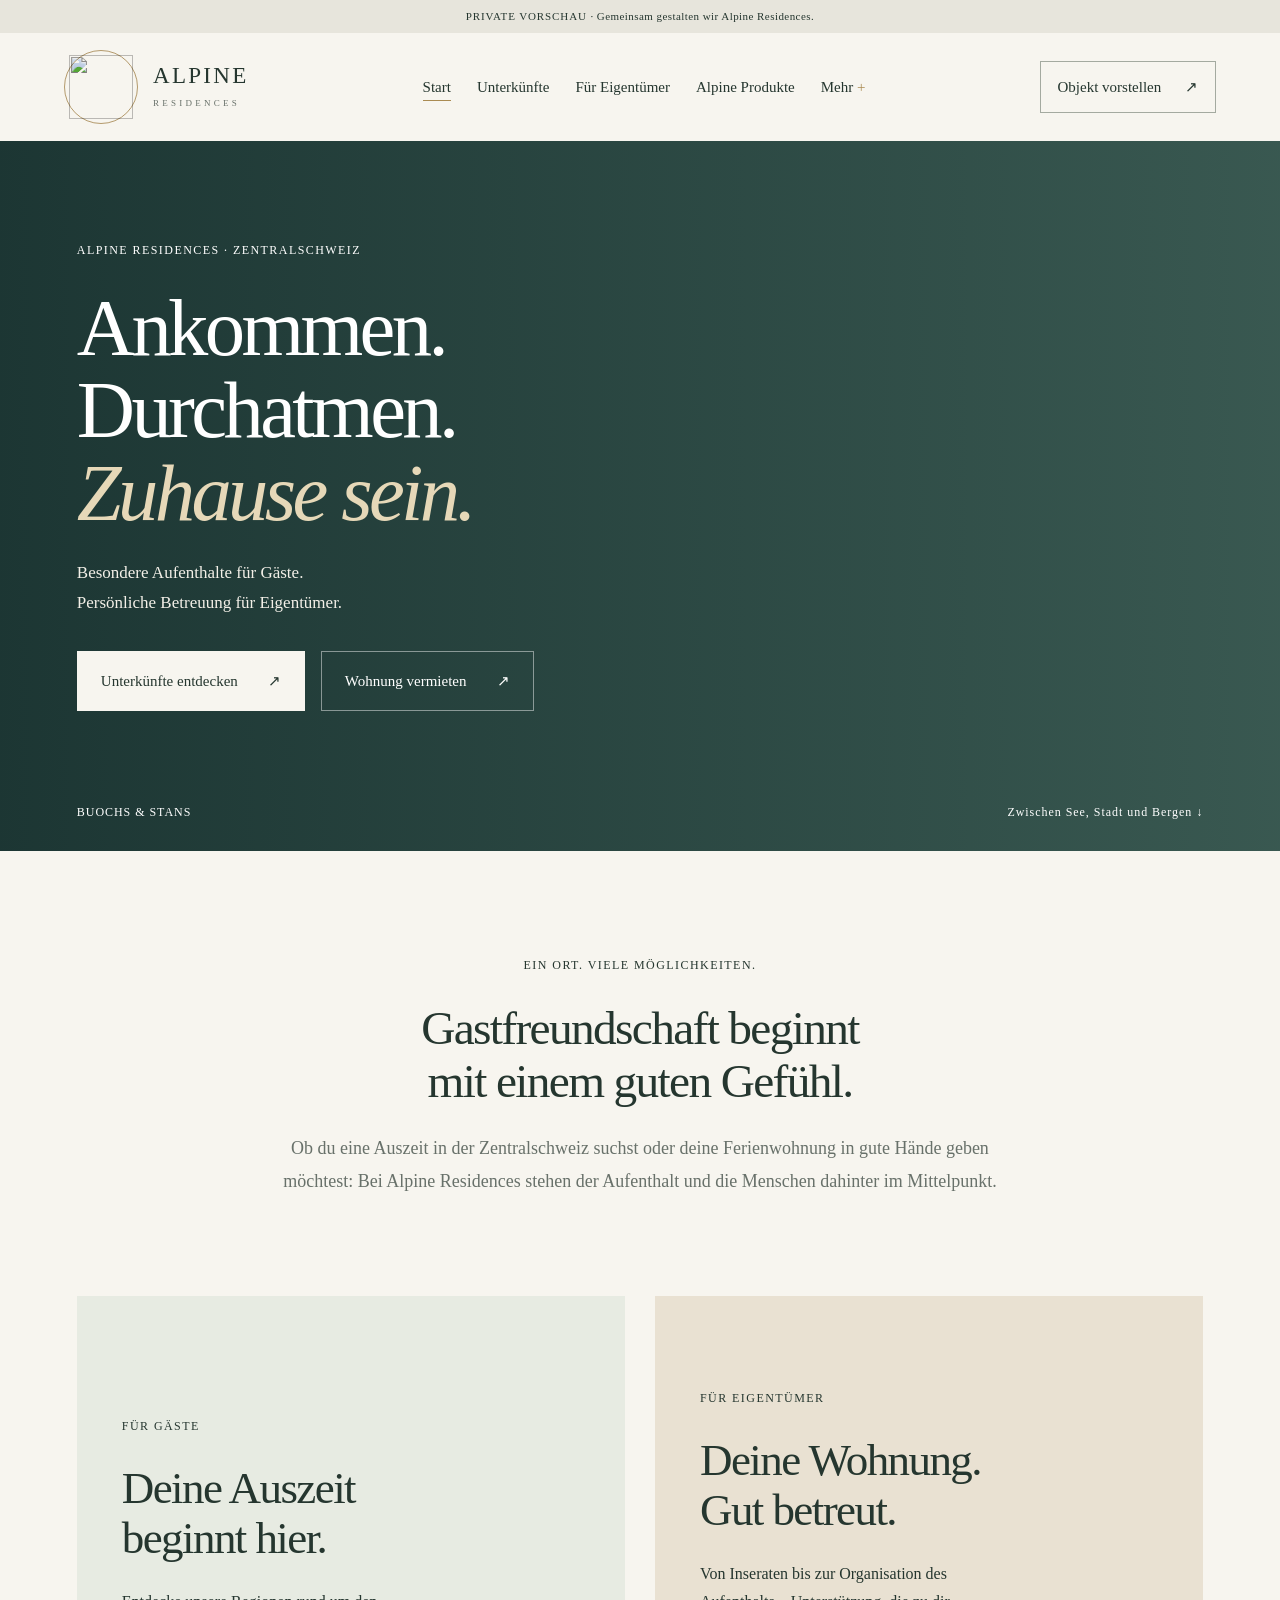
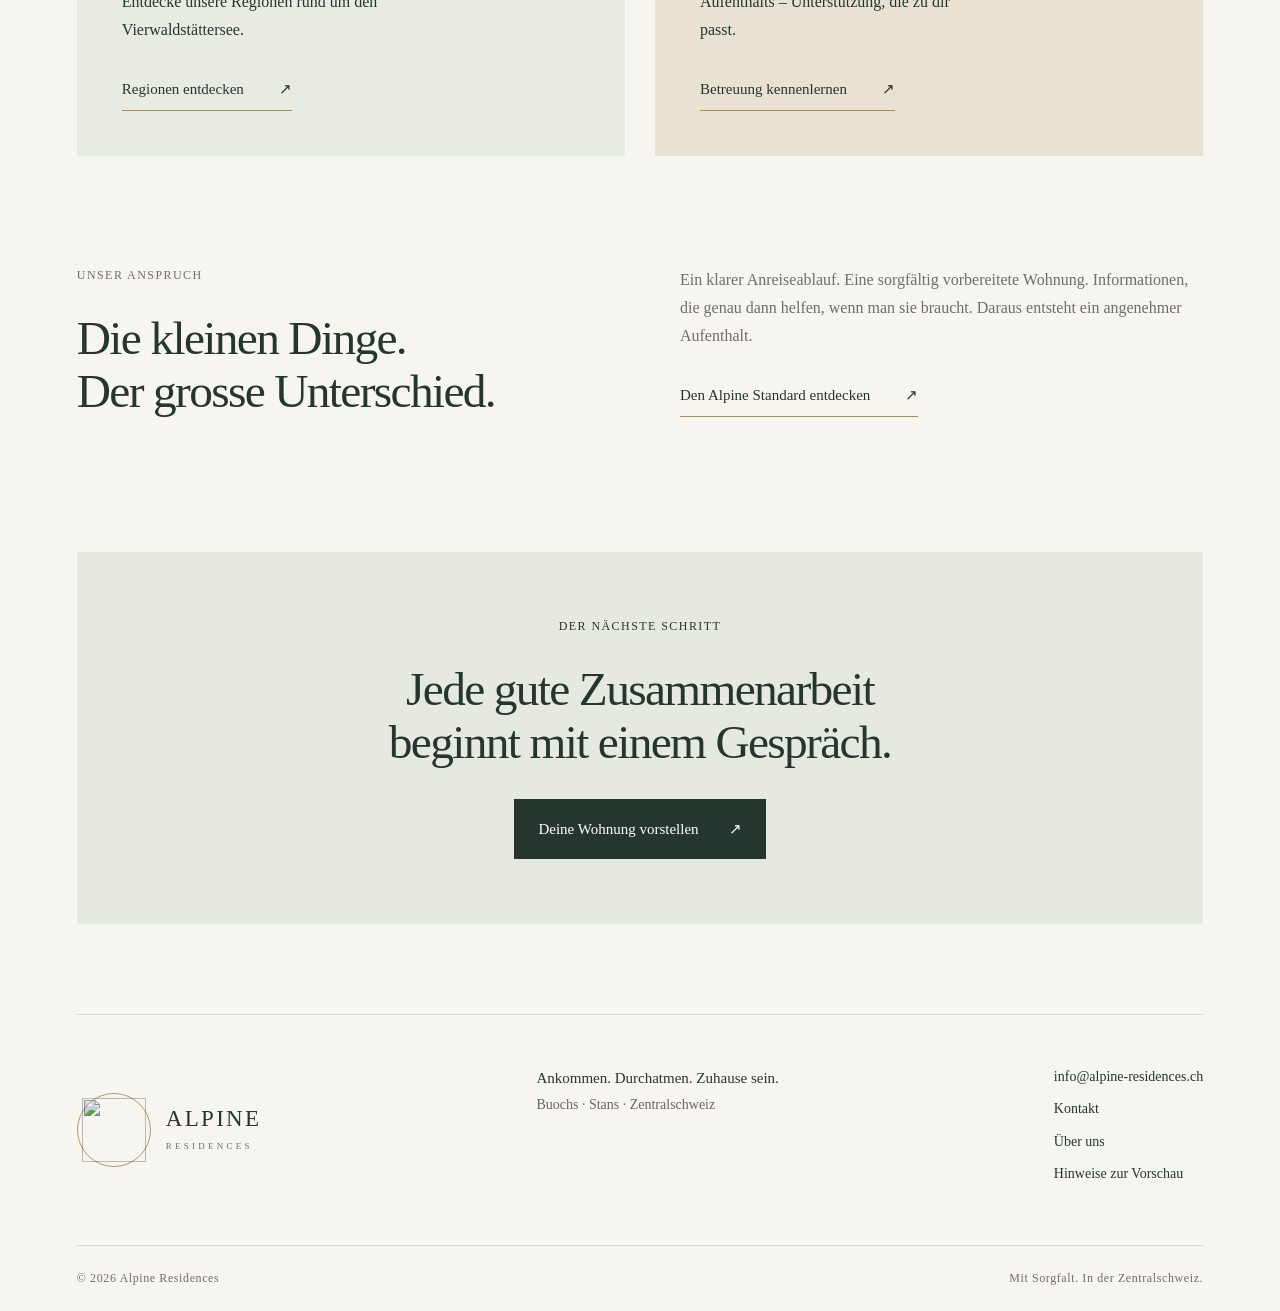
==== index.html @ 997a21ff "Add files via upload" ====
<!doctype html><html lang="de-CH"><head><meta charset="utf-8"><meta name="viewport" content="width=device-width, initial-scale=1"><meta name="robots" content="noindex,nofollow"><meta name="description" content="Alpine Residences – Ferienwohnungen und persönliche Vermietungsbetreuung in der Zentralschweiz."><title>Ferienwohnungen & Vermietungsbetreuung | Alpine Residences</title><link rel="stylesheet" href="styles.css"><script src="app.js" defer></script></head><body><a href="#main" class="skip">Zum Inhalt</a><div class="preview">PRIVATE VORSCHAU <span>· Gemeinsam gestalten wir Alpine Residences.</span></div><header><a class="brand brand-lockup" href="index.html" aria-label="Alpine Residences – Startseite"><span class="brand-symbol" aria-hidden="true"><img src="assets/alpine-residences-logo.png" alt="" width="1254" height="1254"></span><span class="brand-wordmark">ALPINE<small>RESIDENCES</small></span></a><button class="menu-toggle" aria-expanded="false" aria-controls="navigation">Menü ☰</button><nav id="navigation"><a href="index.html" aria-current="page">Start</a><a href="unterkuenfte.html" >Unterkünfte</a><a href="eigentuemer.html" >Für Eigentümer</a><a href="alpine-produkte.html">Alpine Produkte</a><details class="more"><summary>Mehr</summary><div><a href="standard.html">Alpine Standard</a><a href="potenzialrechner.html">Rechner</a><a href="ueber-uns.html">Über uns</a><a href="kontakt.html">Kontakt & Zusammenarbeit</a></div></details></nav><a class="header-cta" href="objektanalyse.html">Objekt vorstellen <span aria-hidden="true">↗</span></a></header><main id="main"><section class="hero"><div class="hero-image" role="img" aria-label="Atmosphärisches Landschaftsbild mit Bergen"></div><div class="hero-copy wrap"><p class="eyebrow">ALPINE RESIDENCES · ZENTRALSCHWEIZ</p><h1>Ankommen.<br>Durchatmen.<br><em>Zuhause sein.</em></h1><p>Besondere Aufenthalte für Gäste.<br>Persönliche Betreuung für Eigentümer.</p><div class="actions"><a class="button" href="unterkuenfte.html">Unterkünfte entdecken <span aria-hidden="true">↗</span></a><a class="button ghost" href="eigentuemer.html">Wohnung vermieten <span aria-hidden="true">↗</span></a></div></div><div class="hero-bottom wrap"><span>BUOCHS & STANS</span><span>Zwischen See, Stadt und Bergen ↓</span></div></section><section class="wrap opening"><p class="eyebrow">EIN ORT. VIELE MÖGLICHKEITEN.</p><h2>Gastfreundschaft beginnt<br>mit einem guten Gefühl.</h2><p class="lead">Ob du eine Auszeit in der Zentralschweiz suchst oder deine Ferienwohnung in gute Hände geben möchtest: Bei Alpine Residences stehen der Aufenthalt und die Menschen dahinter im Mittelpunkt.</p></section><section class="wrap split"><article class="feature guest"><div><p class="eyebrow">FÜR GÄSTE</p><h2>Deine Auszeit<br>beginnt hier.</h2><p>Entdecke unsere Regionen rund um den Vierwaldstättersee.</p><a class="text-link" href="unterkuenfte.html">Regionen entdecken <span aria-hidden="true">↗</span></a></div></article><article class="feature owner"><div><p class="eyebrow">FÜR EIGENTÜMER</p><h2>Deine Wohnung.<br>Gut betreut.</h2><p>Von Inseraten bis zur Organisation des Aufenthalts – Unterstützung, die zu dir passt.</p><a class="text-link" href="eigentuemer.html">Betreuung kennenlernen <span aria-hidden="true">↗</span></a></div></article></section><section class="wrap editorial"><div><p class="eyebrow">UNSER ANSPRUCH</p><h2>Die kleinen Dinge.<br>Der grosse Unterschied.</h2></div><div><p>Ein klarer Anreiseablauf. Eine sorgfältig vorbereitete Wohnung. Informationen, die genau dann helfen, wenn man sie braucht. Daraus entsteht ein angenehmer Aufenthalt.</p><a class="text-link" href="standard.html">Den Alpine Standard entdecken <span aria-hidden="true">↗</span></a></div></section><section class="call wrap"><p class="eyebrow">DER NÄCHSTE SCHRITT</p><h2>Jede gute Zusammenarbeit<br>beginnt mit einem Gespräch.</h2><a class="button" href="objektanalyse.html">Deine Wohnung vorstellen <span aria-hidden="true">↗</span></a></section></main><footer class="wrap"><div class="footer-top"><a class="brand brand-lockup" href="index.html" aria-label="Alpine Residences – Startseite"><span class="brand-symbol" aria-hidden="true"><img src="assets/alpine-residences-logo.png" alt="" width="1254" height="1254"></span><span class="brand-wordmark">ALPINE<small>RESIDENCES</small></span></a><p>Ankommen. Durchatmen. Zuhause sein.<br><span class="small">Buochs · Stans · Zentralschweiz</span></p><div><a href="mailto:info@alpine-residences.ch">info@alpine-residences.ch</a><a href="kontakt.html">Kontakt</a><a href="ueber-uns.html">Über uns</a><a href="rechtliches.html">Hinweise zur Vorschau</a></div></div><div class="footer-bottom"><span>© 2026 Alpine Residences</span><span>Mit Sorgfalt. In der Zentralschweiz.</span></div></footer></body></html>
---- styles.css ----
:root{--paper:#f7f5ef;--ink:#25362f;--muted:#68716a;--gold:#aa8b52;--line:#d9dcd2}*{box-sizing:border-box}body{margin:0;background:var(--paper);color:var(--ink);font-family:Arial,sans-serif;font-size:16px;line-height:1.65}a{color:inherit;text-decoration:none}button,input,select,textarea{font:inherit}button,a,input,summary,select,textarea{outline-offset:5px}h1,h2,h3,p{margin:0 0 24px}h1,h2,h3{font-family:Georgia,serif;font-weight:400;line-height:1.12;letter-spacing:-.035em}h1{font-size:clamp(44px,5.8vw,84px)}h2{font-size:clamp(32px,3.7vw,51px)}h3{font-size:27px}em{font-weight:400;color:#9b8255}p{max-width:70ch}small,.small{font-size:13px;line-height:1.7;color:var(--muted)}.wrap{width:min(1220px,88%);margin-inline:auto}.eyebrow{font-size:11px;letter-spacing:.21em;font-weight:600;margin-bottom:26px}.preview{text-align:center;background:#e7e5dc;font-size:10px;letter-spacing:.16em;padding:7px 16px}.preview span{letter-spacing:.04em}header{height:108px;display:flex;align-items:center;justify-content:space-between;padding:0 5%;gap:25px;position:relative;z-index:10;background:var(--paper)}.brand{display:flex;align-items:center;gap:15px;font-family:Georgia,serif;font-size:23px;letter-spacing:.1em;line-height:1.1}.brand small{display:block;font-family:Arial,sans-serif;font-size:9px;letter-spacing:.36em;margin-top:7px}.mark{font-size:32px;color:var(--gold);border-right:1px solid var(--line);padding-right:17px;letter-spacing:-.13em}.mark span{font-size:25px}nav{display:flex;align-items:center;gap:26px;font-size:13px}nav a[aria-current]{border-bottom:1px solid var(--gold)}.header-cta{font-size:12px;border:1px solid #a4aaa0;padding:12px 17px}.header-cta span{margin-left:20px}.more{position:relative}.more summary{cursor:pointer;list-style:none}.more summary:after{content:' +';color:var(--gold)}.more div{position:absolute;right:0;top:32px;background:var(--paper);padding:22px;width:220px;box-shadow:0 12px 28px #0002}.more a{display:block;margin-bottom:13px}.menu-toggle{display:none}.hero{position:relative;min-height:710px;color:#fff;display:flex;flex-direction:column;justify-content:center;background:#42635a}.hero-image{position:absolute;inset:0;background:linear-gradient(90deg,#122a29c9,#122a2930),url('https://images.unsplash.com/photo-1464822759023-fed622ff2c3b?auto=format&fit=crop&w=2000&q=85') center 52%/cover}.hero-copy{position:relative;padding-block:70px 110px}.hero h1{font-size:clamp(54px,6.3vw,94px);max-width:750px;line-height:1.02;letter-spacing:-.045em}.hero h1 em{color:#e6d8b8}.hero p:not(.eyebrow){font-size:17px;color:#f3f0e8;line-height:1.8}.hero-bottom{position:absolute;bottom:28px;left:6%;display:flex;justify-content:space-between;font-size:10px;letter-spacing:.14em}.actions{display:flex;gap:16px;flex-wrap:wrap;margin-top:32px}.button{display:inline-flex;align-items:center;justify-content:space-between;gap:30px;background:var(--ink);color:#fff;border:1px solid var(--ink);padding:16px 23px;font-size:13px;cursor:pointer}.hero .button{background:var(--paper);color:var(--ink);border-color:var(--paper)}.hero .ghost{background:transparent;color:#fff;border-color:#ffffff75}.button:hover,.header-cta:hover{background:#a58a56;color:white;border-color:#a58a56}.opening{padding-block:105px 75px;text-align:center}.opening p{margin-inline:auto}.lead{font-size:18px;color:var(--muted);line-height:1.8}.opening .lead{max-width:720px}.split{display:grid;grid-template-columns:1fr 1fr;gap:30px}.feature{min-height:460px;padding:45px;display:flex;align-items:flex-end}.guest{background:#e7ebe2}.owner{background:#e9e1d2}.feature p{max-width:34ch}.feature h2{font-size:45px}.text-link{display:inline-flex;gap:35px;padding-block:8px;border-bottom:1px solid var(--gold);font-size:14px}.editorial{display:grid;grid-template-columns:1fr 1fr;gap:80px;padding-block:110px}.editorial p{color:var(--muted)}.call{text-align:center;background:#e6e9df;padding:65px 25px;margin-bottom:90px}.call .eyebrow{margin-inline:auto}.call h2{margin-bottom:30px}.page-head{padding-block:80px 65px}.page-head .lead{max-width:760px}.services{display:grid;grid-template-columns:repeat(4,1fr);gap:30px;margin-bottom:85px}.services article{border-top:1px solid var(--line);padding-top:25px}.services h3{font-size:27px;margin-top:25px}.services p{font-size:14px;color:var(--muted)}.number{color:var(--gold);font-size:13px;letter-spacing:.12em}.tinted{background:#eaece3;padding-block:70px}.packages{display:grid;grid-template-columns:repeat(3,1fr);gap:22px;margin-block:40px 25px}.package{background:var(--paper);padding:35px 28px}.package .eyebrow{margin-bottom:10px}.price{font-family:Georgia,serif;font-size:62px}.price small{font-size:30px}.package ul{list-style:none;padding:22px 0;border-top:1px solid var(--line);border-bottom:1px solid var(--line);font-size:14px;min-height:170px}.package li{margin:8px 0}.package li:before{content:'✓';color:var(--gold);margin-right:10px}.package .small{min-height:90px}.faq{padding-bottom:90px}.faq details{border-bottom:1px solid var(--line);padding:20px 0}.faq summary{cursor:pointer;font-size:18px}.faq details p{margin:20px 0 0;color:var(--muted)}.standards{padding-bottom:70px}.standards article{display:grid;grid-template-columns:50px 1fr 1fr;gap:30px;border-top:1px solid var(--line);padding:40px 0}.standards h2{font-size:33px}.standards p{color:var(--muted)}.region-grid{display:grid;grid-template-columns:1fr 1fr;gap:40px}.region-photo{height:310px;background-size:cover;background-position:center;margin-bottom:30px}.stans{background-image:url('https://images.unsplash.com/photo-1470770841072-f978cf4d019e?auto=format&fit=crop&w=1000&q=85')}.buochs{background-image:url('https://images.unsplash.com/photo-1464822759023-fed622ff2c3b?auto=format&fit=crop&w=1000&q=85')}.notice{background:#eae7dc;border-left:3px solid var(--gold);padding:25px 30px;margin-block:35px 60px;font-size:14px}.notice p{margin-bottom:0}.calculator{display:grid;grid-template-columns:1fr 1fr;gap:60px;margin-bottom:90px}label{display:block;font-size:14px;margin-bottom:20px}input,select,textarea{display:block;width:100%;padding:13px;border:1px solid #b8c0b6;background:#fffdf8;color:var(--ink);border-radius:0;margin-top:7px}input:focus,select:focus,textarea:focus{outline:2px solid var(--gold)}.result{background:var(--ink);padding:40px;color:white;align-self:start;position:sticky;top:25px}.result strong{font-family:Georgia,serif;font-size:48px;font-weight:400}.result-label{margin-bottom:10px;color:#d5decf}.result .small{color:#c2cdbf}.result dl{margin-block:30px}.result dl div{display:flex;justify-content:space-between;gap:20px;padding:13px 0;border-bottom:1px solid #ffffff25;font-size:14px}.result dd{margin:0}.form-area{max-width:900px;margin-bottom:90px}.form-grid{display:grid;grid-template-columns:1fr 1fr;gap:0 25px}.plain{padding:45px;background:#eaece3}.prose{max-width:850px;padding-bottom:70px}.prose h2{font-size:32px;margin-top:35px}.footer-top{display:flex;justify-content:space-between;gap:35px;padding-block:50px;border-top:1px solid var(--line)}.footer-top p{font-size:14px}.footer-top>div a{display:block;font-size:13px;margin-bottom:8px}.footer-bottom{display:flex;justify-content:space-between;padding:22px 0;border-top:1px solid var(--line);font-size:10px;letter-spacing:.05em;color:var(--muted)}.skip{position:absolute;left:20px;top:-100px;background:white;z-index:99;padding:10px}.skip:focus{top:10px}@media(max-width:1050px){nav{gap:16px}.header-cta{display:none}.services{grid-template-columns:1fr 1fr}.hero{min-height:660px}}@media(max-width:720px){header{height:85px}.brand{font-size:19px}.menu-toggle{display:block;background:none;border:1px solid var(--line);padding:9px;font-size:13px}nav{display:none;position:absolute;top:85px;left:0;right:0;background:var(--paper);padding:25px;box-shadow:0 12px 20px #0002}nav.open{display:flex;align-items:flex-start;flex-direction:column}.more div{position:static;box-shadow:none;padding:15px 0}.hero{min-height:690px}.hero-copy{padding-block:65px 110px}.hero-bottom span:last-child{display:none}.hero h1{font-size:59px}.hero .eyebrow{font-size:9px}.actions{flex-direction:column;align-items:flex-start}.split,.region-grid,.packages,.editorial,.calculator,.form-grid{grid-template-columns:1fr}.opening{padding-block:65px 40px}.feature{min-height:360px;padding:32px}.editorial{gap:15px;padding-block:65px}.call{margin-bottom:40px;padding:45px 20px}.page-head{padding-block:55px 35px}.services{gap:25px}.services h3{font-size:24px}.packages{gap:18px}.package .small,.package ul{min-height:0}.standards article{grid-template-columns:30px 1fr;gap:15px}.standards article p{grid-column:2}.standards h2{font-size:28px;margin-bottom:5px}.calculator{gap:25px}.result{position:static;padding:28px}.footer-top{flex-direction:column;gap:20px}.footer-bottom{gap:15px;flex-wrap:wrap}.preview span{display:none}.region-photo{height:240px}}@media(prefers-reduced-motion:no-preference){a,button{transition:background .18s,color .18s}html{scroll-behavior:smooth}}

/* Owner page: personal introduction and transparent collaboration. */
.owner-hero{display:grid;grid-template-columns:minmax(0,1.35fr) minmax(0,1fr);gap:65px;align-items:center;padding-block:75px 65px}.owner-hero h1{font-size:clamp(44px,5.2vw,72px)}.owner-hero .lead{font-size:17px;max-width:58ch}.owner-note{background:#e8e5d9;padding:42px 36px;border-top:3px solid var(--gold)}.owner-note h2{font-size:34px;line-height:1.2}.owner-note p{font-size:15px}.owner-note strong{font-weight:600}.note-signature{display:flex;gap:20px;align-items:center;padding-top:23px;border-top:1px solid #cccabd;font-size:12px;line-height:1.8}.owner-principles{display:grid;grid-template-columns:repeat(3,1fr);border-top:1px solid var(--line);border-bottom:1px solid var(--line);gap:25px;padding-block:22px}.owner-principles p{margin:0;font-size:13px}.owner-principles span{color:var(--gold);margin-right:12px;font-size:11px}.owner-intro{padding-block:80px 55px}.owner-process{background:var(--ink);color:var(--paper);padding-block:75px;margin-bottom:80px;scroll-margin-top:25px}.owner-process>.wrap{display:grid;grid-template-columns:1fr 1.35fr;gap:70px}.process-heading p:not(.eyebrow){color:#cbd3c6;font-size:16px;max-width:32ch}.process-list article{display:grid;grid-template-columns:30px 1fr;gap:20px;border-top:1px solid #ffffff30;padding-block:26px 12px}.process-list h3{font-size:28px;letter-spacing:-.02em}.process-list p{font-size:14px;color:#d5dccf}.process-list .process-outcome{color:#ddcda9;font-size:12px}.owner-scenarios{display:grid;grid-template-columns:1fr 1.35fr;gap:70px;margin-bottom:80px}.owner-scenarios>div>p:not(.eyebrow){color:var(--muted);max-width:35ch}.scenario-list article{border-top:1px solid var(--line);padding-top:25px;margin-bottom:25px}.scenario-list h3{font-size:26px}.scenario-list p{font-size:15px;color:var(--muted)}.owner-call>p{margin-inline:auto;max-width:62ch}.direct-mail{display:block;font-size:13px;margin-top:22px;text-decoration:underline;text-underline-offset:4px}.image-caption{font-size:11px;color:var(--muted);margin:-20px 0 25px}.owner-hero .actions{gap:16px 24px;align-items:center}@media(max-width:900px){.owner-hero{gap:30px}.owner-note{padding:30px 25px}.owner-note h2{font-size:29px}.owner-process>.wrap,.owner-scenarios{gap:35px}.owner-principles{gap:15px}}@media(max-width:720px){.owner-hero,.owner-process>.wrap,.owner-scenarios{grid-template-columns:1fr}.owner-hero{padding-block:45px 35px;gap:30px}.owner-hero h1{font-size:45px}.owner-principles{grid-template-columns:1fr;gap:15px}.owner-intro{padding-block:50px 25px}.owner-process{padding-block:45px;margin-bottom:45px}.process-heading p:not(.eyebrow){max-width:none}.owner-scenarios{margin-bottom:45px}.process-list article{gap:13px}.process-list h3{font-size:26px}.direct-mail{overflow-wrap:anywhere}.owner-hero .actions{align-items:flex-start}}/* A shared serif family, with quieter and readable supporting text. */
body{font-family:Georgia,'Times New Roman',serif;font-weight:400;line-height:1.75}
.brand small{font-family:inherit}
p,label,li,dt,dd,input,select,textarea{font-weight:400}
small,.small{font-size:14px;line-height:1.8;color:#606b62}
.lead{line-height:1.8}
.eyebrow{font-size:12px;font-weight:400;letter-spacing:.12em;line-height:1.65}
nav{font-size:15px}
.button,.header-cta,.text-link{font-size:15px;font-weight:400}
label,.services p,.package ul,.process-list p,.footer-top p{font-size:15px}
.preview{font-size:11px;letter-spacing:.08em}
.hero-bottom{font-size:12px;letter-spacing:.08em}
.number{font-size:14px;letter-spacing:.05em}
.owner-principles p,.note-signature,.process-list .process-outcome,.direct-mail{font-size:14px;line-height:1.8}
.footer-top>div a{font-size:14px}
.footer-bottom,.image-caption{font-size:12px;line-height:1.8}
.owner-note p,.scenario-list p{line-height:1.8}
@media(max-width:1050px){nav{gap:18px;font-size:14px}}
@media(max-width:720px){.menu-toggle{font-size:14px}.hero .eyebrow{font-size:11px}.hero h1{font-size:56px}.button,.header-cta,.text-link{font-size:14px}.hero-bottom{font-size:11px}}
/* Original supplied brand asset; retain the complete logo and proportions. */
header{height:146px}
.brand-image{display:block;flex:none;line-height:0;letter-spacing:normal}
.brand-image img{display:block;width:130px;height:130px;object-fit:contain;mix-blend-mode:multiply}
.footer-top>.brand-image img{width:190px;height:190px}
.signature-logo{width:88px;height:88px;object-fit:contain;mix-blend-mode:multiply;flex:none}
@media(max-width:720px){header{height:118px}.brand-image img{width:108px;height:108px}nav{top:118px}.footer-top>.brand-image img{width:170px;height:170px}.signature-logo{width:76px;height:76px}}
/* Restore the wordmark beside the circular brand symbol. */
header{height:108px}
.brand-lockup{display:flex;align-items:center;gap:15px;flex:none;line-height:1.1}
.brand-symbol{display:flex;align-items:center;justify-content:center;width:74px;height:74px;border:1px solid #b49a6c;border-radius:50%;padding:4px;flex:none}
.brand-symbol img{display:block;width:100%;height:100%;object-fit:contain;mix-blend-mode:multiply}
.brand-wordmark{font-family:Georgia,'Times New Roman',serif;font-size:23px;letter-spacing:.1em}
.brand-wordmark small{display:block;font-family:inherit;font-size:9px;letter-spacing:.36em;margin-top:7px;color:var(--muted)}
@media(max-width:720px){header{height:88px}.brand-lockup{gap:11px}.brand-symbol{width:62px;height:62px;padding:4px}.brand-wordmark{font-size:20px}.brand-wordmark small{font-size:8px}nav{top:88px}}

.stay-intro{padding:55px 0 32px}.stay-intro h1{font-size:clamp(40px,4.7vw,65px);margin-bottom:22px}.stay-intro>p:not(.eyebrow){color:var(--muted);max-width:65ch;font-size:17px}.stay-explorer{display:grid;grid-template-columns:1.65fr 1fr;gap:24px;margin-bottom:75px;align-items:stretch}.map-panel{background:#eeefe6;border:1px solid #d9ddce;padding:27px 24px 20px}.map-top,.map-bottom{display:flex;justify-content:space-between;gap:15px;align-items:center}.map-top .eyebrow{margin:0;font-size:10px}.map-key{font-size:12px;color:#5a6757}.map-key i{display:inline-block;width:7px;height:7px;border-radius:50%;background:#ad8b4f;margin-right:7px}.swiss-map{width:100%;display:block;margin:4px 0}.country-label{font:13px Georgia;letter-spacing:6px;fill:#7e8c75}.region-label{font:10px Georgia;letter-spacing:2px;fill:#6e795e}.leader{fill:none;stroke:#9d7d42;stroke-width:1.5}.location-dot{fill:#a7864e;stroke:#fffdf5;stroke-width:2}.map-label-bg{fill:#25362f;stroke:#b39a65}.map-label{fill:#fffdf5;font:19px Georgia}.swiss-map a:hover .map-label-bg,.swiss-map a:focus .map-label-bg{fill:#746544}.map-bottom{font-size:11px;color:#68705f;padding-bottom:20px;border-bottom:1px solid #d1d5c6}.place-switch{display:flex;gap:12px;margin-top:18px}.place-switch button{background:transparent;color:#485747;border:1px solid #bcc4b3;padding:13px 17px;flex:1;text-align:left;cursor:pointer;font-size:12px}.place-switch button span{font-size:18px;margin:0 15px}.place-switch button[aria-pressed=true]{background:#25362f;border-color:#25362f;color:#f7f5ef}.place-detail{border:1px solid #dddccf;background:#fdfbf5;scroll-margin-top:20px}.place-image{height:185px;background-size:cover;background-position:center}.place-image.stans{background-image:url('https://images.unsplash.com/photo-1470770841072-f978cf4d019e?auto=format&fit=crop&w=800&q=85')}.place-image.buochs{background-image:url('https://images.unsplash.com/photo-1464822759023-fed622ff2c3b?auto=format&fit=crop&w=800&q=85')}.image-note{font-size:10px;color:var(--muted);padding:6px 24px;margin:0}.place-copy{padding:20px 28px 28px}.place-copy .eyebrow{font-size:10px;margin-bottom:12px}.place-copy h2{font-size:45px;margin-bottom:16px}.place-copy>p:not(.eyebrow){font-size:15px;color:var(--muted)}.place-facts{display:flex;gap:8px;flex-wrap:wrap;margin-bottom:22px}.place-facts span{font-size:12px;border:1px solid #dddccf;border-radius:20px;padding:4px 10px}.place-copy .availability-note{font-size:12px;margin:20px 0 0}.stay-section-title{margin-bottom:35px}.region-grid article{scroll-margin-top:30px}@media(max-width:800px){.stay-explorer{grid-template-columns:1fr}.stay-intro{padding-top:40px}.map-panel{padding:20px 14px}.map-bottom{flex-direction:column;align-items:flex-start;gap:5px}.map-top{gap:10px}.map-top .eyebrow{font-size:9px}.map-key{font-size:10px}.place-image{height:210px}.place-switch button{padding:12px}.place-switch button span{margin:0 8px}.stay-intro h1{font-size:42px}.stay-explorer{margin-bottom:50px}}.atlas-heading{padding:35px 0 25px;display:flex;align-items:flex-end;justify-content:space-between;gap:25px}.atlas-heading .eyebrow{margin-bottom:12px;font-size:10px}.atlas-heading h1{font-size:clamp(32px,3.8vw,52px);margin:0}.atlas-heading>p{font-size:15px;color:var(--muted);margin:0}.atlas{position:relative;background:#efefe6;border:1px solid #dadfce;overflow:hidden}.atlas-top{position:absolute;top:23px;left:28px;right:28px;display:flex;justify-content:space-between;pointer-events:none;z-index:1}.atlas-label{letter-spacing:.16em;font-size:11px}.atlas-label span{margin:0 10px;color:var(--gold)}.atlas-count{font-size:12px;color:#68715f}#atlas-map{display:block;width:100%;height:min(62vh,650px);min-height:400px;cursor:grab;touch-action:none}#atlas-map.dragging{cursor:grabbing}.atlas-country{font:15px Georgia;letter-spacing:9px;fill:#8a957b;pointer-events:none}.atlas-tools{position:absolute;right:22px;bottom:80px;display:flex;flex-direction:column;box-shadow:0 4px 16px #24382b0c}.atlas-tools button{background:#faf9f1;border:1px solid #d4dac9;width:43px;height:43px;font-size:24px;color:#33452d;cursor:pointer}.atlas-tools button:disabled{opacity:.4;cursor:default}.atlas-tools button:hover:not(:disabled){background:#e2e7d7}.atlas-hint{position:absolute;bottom:65px;left:25px;font-size:13px;color:#57634d;pointer-events:none;background:#efefe6e8;padding:5px 8px;max-width:70%}.atlas-foot{display:flex;align-items:center;justify-content:space-between;gap:10px;padding:15px 25px;border-top:1px solid #d6dccb;font-size:11px;color:#65705c;background:#f4f4ec}.atlas-foot i{display:inline-block;width:7px;height:7px;background:var(--gold);border-radius:50%;margin-right:8px}.atlas-foot a{text-decoration:underline;text-underline-offset:3px}.atlas-note{font-size:13px;color:var(--muted);margin-block:18px 50px}.atlas-pin{cursor:pointer;outline:none}.atlas-pin circle.core{fill:#263a30;stroke:#faf8eb;stroke-width:3}.atlas-pin:hover circle.core,.atlas-pin:focus circle.core{fill:#957441;stroke:#c4ab75;stroke-width:4}.atlas-pin .pin-count{fill:#fff9e8;font:17px Georgia;pointer-events:none;text-anchor:middle}.atlas-pin .pin-label{fill:#344630;font:14px Georgia;pointer-events:none;text-anchor:middle;paint-order:stroke;stroke:#efefe6;stroke-width:5px}.atlas-pin .pin-halo{fill:#b49a6130;stroke:#af9350;stroke-width:1}.atlas-pin:focus .pin-halo{stroke-width:3}#stay-dialog{width:min(520px,90vw);max-height:85vh;overflow:auto;border:1px solid #cab990;background:#f8f6ef;color:var(--ink);padding:46px 38px;box-shadow:0 25px 100px #13281d40}#stay-dialog::backdrop{background:#162b2359;backdrop-filter:blur(3px)}#stay-dialog h2{font-size:49px}#stay-dialog>p:not(.eyebrow){color:var(--muted)}.dialog-close{position:absolute;right:15px;top:12px;font-size:28px;border:none;background:none;cursor:pointer;color:var(--ink)}.dialog-status{border-top:1px solid #d9dccf;padding-top:22px;margin:22px 0}.dialog-status h3{font-size:22px}.dialog-status p{font-size:14px;margin:0;color:var(--muted)}body:has(#stay-dialog[open]){overflow:hidden}@media(max-width:700px){.atlas-heading{display:block;padding-top:27px}.atlas-heading>p{margin-top:14px;font-size:14px}.atlas-heading h1{font-size:36px}.atlas-top{top:18px;left:16px;right:16px}.atlas-label{font-size:9px}.atlas-label span{margin:0 4px}.atlas-count{font-size:10px}#atlas-map{height:52vh;min-height:370px}.atlas-foot{flex-wrap:wrap;padding:12px 15px;font-size:10px}.atlas-foot a{width:100%}.atlas-tools{right:12px;bottom:130px}.atlas-hint{left:12px;bottom:85px;font-size:11px;max-width:75%}#stay-dialog{padding:43px 25px}.atlas-note{margin-bottom:30px}}
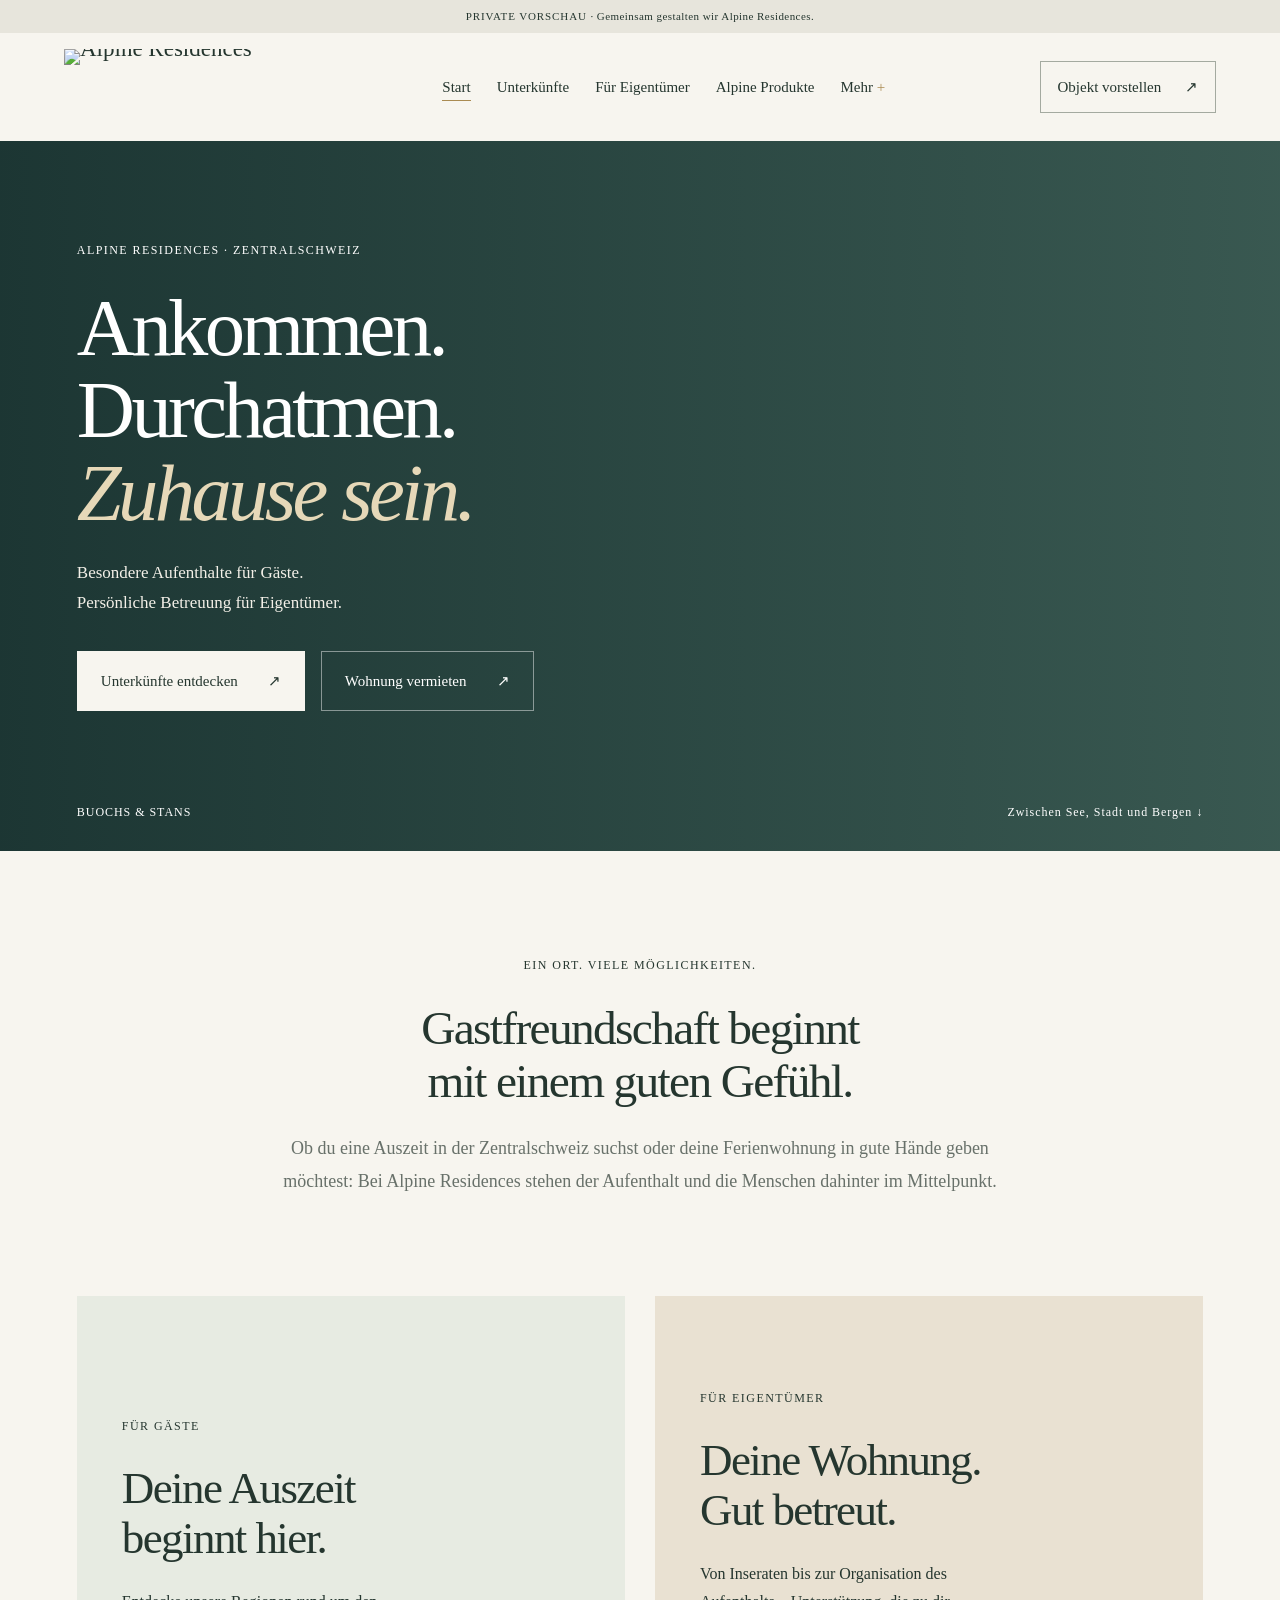
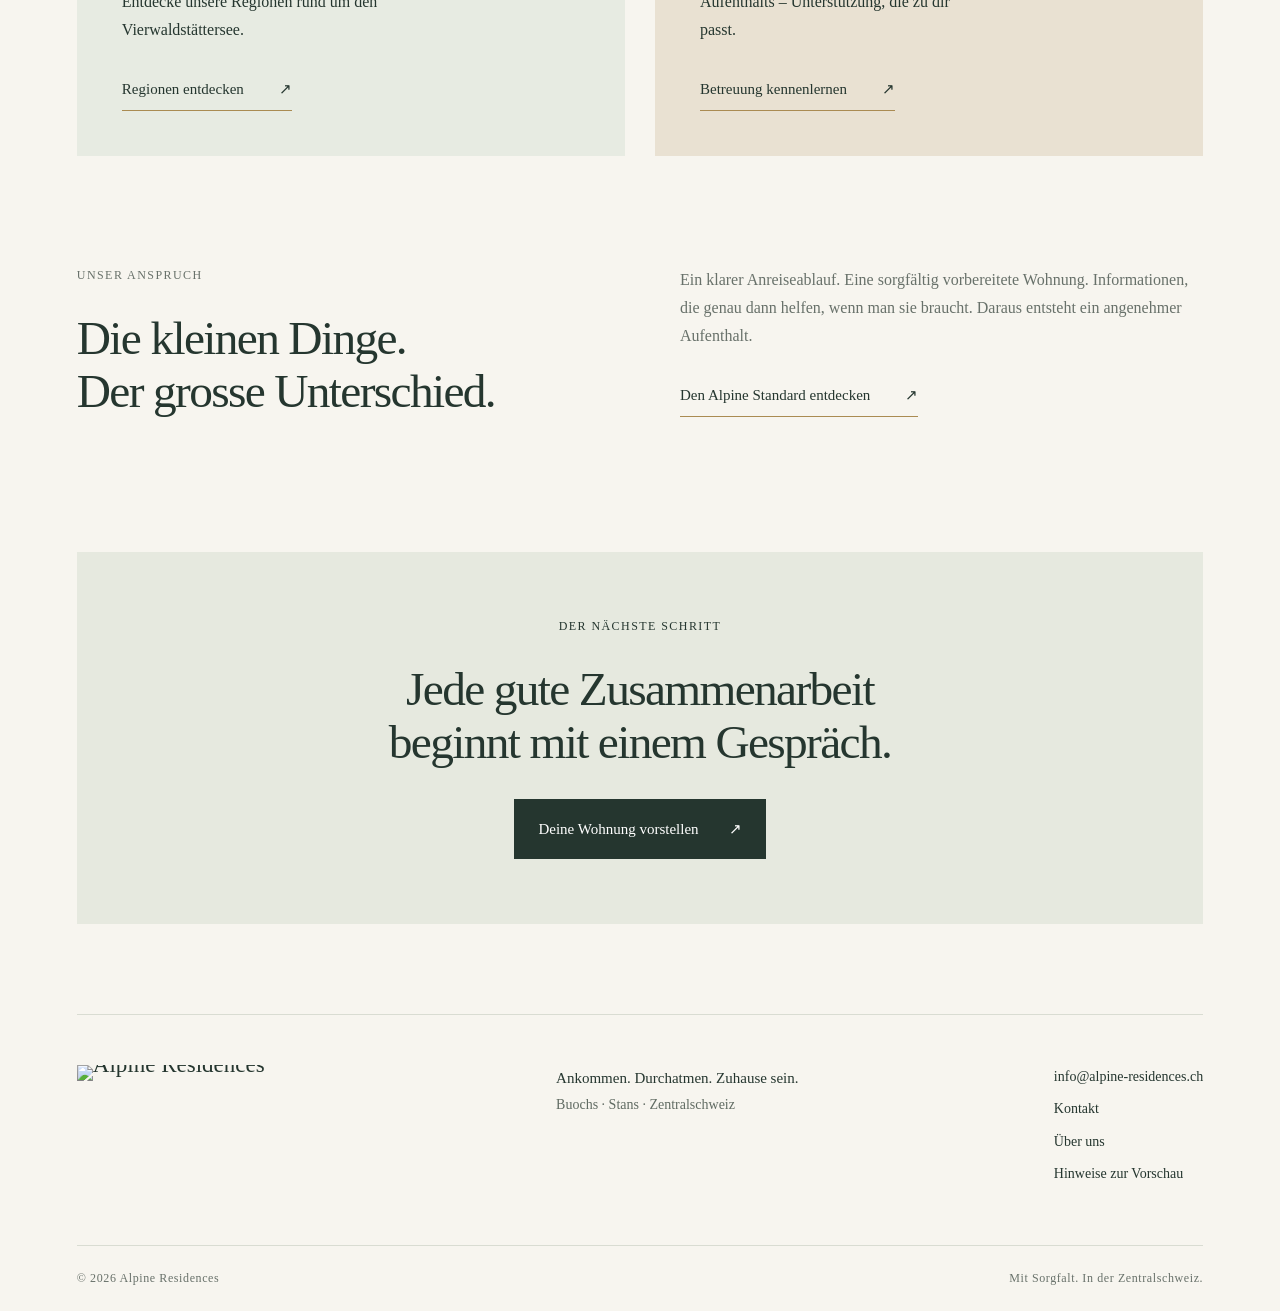
==== commit 405dfd91: "Add files via upload" ====
--- a/index.html
+++ b/index.html
@@ -1 +1 @@
-<!doctype html><html lang="de-CH"><head><meta charset="utf-8"><meta name="viewport" content="width=device-width, initial-scale=1"><meta name="robots" content="noindex,nofollow"><meta name="description" content="Alpine Residences – Ferienwohnungen und persönliche Vermietungsbetreuung in der Zentralschweiz."><title>Ferienwohnungen & Vermietungsbetreuung | Alpine Residences</title><link rel="stylesheet" href="styles.css"><script src="app.js" defer></script></head><body><a href="#main" class="skip">Zum Inhalt</a><div class="preview">PRIVATE VORSCHAU <span>· Gemeinsam gestalten wir Alpine Residences.</span></div><header><a class="brand brand-lockup" href="index.html" aria-label="Alpine Residences – Startseite"><span class="brand-symbol" aria-hidden="true"><img src="assets/alpine-residences-logo.png" alt="" width="1254" height="1254"></span><span class="brand-wordmark">ALPINE<small>RESIDENCES</small></span></a><button class="menu-toggle" aria-expanded="false" aria-controls="navigation">Menü ☰</button><nav id="navigation"><a href="index.html" aria-current="page">Start</a><a href="unterkuenfte.html" >Unterkünfte</a><a href="eigentuemer.html" >Für Eigentümer</a><a href="alpine-produkte.html">Alpine Produkte</a><details class="more"><summary>Mehr</summary><div><a href="standard.html">Alpine Standard</a><a href="potenzialrechner.html">Rechner</a><a href="ueber-uns.html">Über uns</a><a href="kontakt.html">Kontakt & Zusammenarbeit</a></div></details></nav><a class="header-cta" href="objektanalyse.html">Objekt vorstellen <span aria-hidden="true">↗</span></a></header><main id="main"><section class="hero"><div class="hero-image" role="img" aria-label="Atmosphärisches Landschaftsbild mit Bergen"></div><div class="hero-copy wrap"><p class="eyebrow">ALPINE RESIDENCES · ZENTRALSCHWEIZ</p><h1>Ankommen.<br>Durchatmen.<br><em>Zuhause sein.</em></h1><p>Besondere Aufenthalte für Gäste.<br>Persönliche Betreuung für Eigentümer.</p><div class="actions"><a class="button" href="unterkuenfte.html">Unterkünfte entdecken <span aria-hidden="true">↗</span></a><a class="button ghost" href="eigentuemer.html">Wohnung vermieten <span aria-hidden="true">↗</span></a></div></div><div class="hero-bottom wrap"><span>BUOCHS & STANS</span><span>Zwischen See, Stadt und Bergen ↓</span></div></section><section class="wrap opening"><p class="eyebrow">EIN ORT. VIELE MÖGLICHKEITEN.</p><h2>Gastfreundschaft beginnt<br>mit einem guten Gefühl.</h2><p class="lead">Ob du eine Auszeit in der Zentralschweiz suchst oder deine Ferienwohnung in gute Hände geben möchtest: Bei Alpine Residences stehen der Aufenthalt und die Menschen dahinter im Mittelpunkt.</p></section><section class="wrap split"><article class="feature guest"><div><p class="eyebrow">FÜR GÄSTE</p><h2>Deine Auszeit<br>beginnt hier.</h2><p>Entdecke unsere Regionen rund um den Vierwaldstättersee.</p><a class="text-link" href="unterkuenfte.html">Regionen entdecken <span aria-hidden="true">↗</span></a></div></article><article class="feature owner"><div><p class="eyebrow">FÜR EIGENTÜMER</p><h2>Deine Wohnung.<br>Gut betreut.</h2><p>Von Inseraten bis zur Organisation des Aufenthalts – Unterstützung, die zu dir passt.</p><a class="text-link" href="eigentuemer.html">Betreuung kennenlernen <span aria-hidden="true">↗</span></a></div></article></section><section class="wrap editorial"><div><p class="eyebrow">UNSER ANSPRUCH</p><h2>Die kleinen Dinge.<br>Der grosse Unterschied.</h2></div><div><p>Ein klarer Anreiseablauf. Eine sorgfältig vorbereitete Wohnung. Informationen, die genau dann helfen, wenn man sie braucht. Daraus entsteht ein angenehmer Aufenthalt.</p><a class="text-link" href="standard.html">Den Alpine Standard entdecken <span aria-hidden="true">↗</span></a></div></section><section class="call wrap"><p class="eyebrow">DER NÄCHSTE SCHRITT</p><h2>Jede gute Zusammenarbeit<br>beginnt mit einem Gespräch.</h2><a class="button" href="objektanalyse.html">Deine Wohnung vorstellen <span aria-hidden="true">↗</span></a></section></main><footer class="wrap"><div class="footer-top"><a class="brand brand-lockup" href="index.html" aria-label="Alpine Residences – Startseite"><span class="brand-symbol" aria-hidden="true"><img src="assets/alpine-residences-logo.png" alt="" width="1254" height="1254"></span><span class="brand-wordmark">ALPINE<small>RESIDENCES</small></span></a><p>Ankommen. Durchatmen. Zuhause sein.<br><span class="small">Buochs · Stans · Zentralschweiz</span></p><div><a href="mailto:info@alpine-residences.ch">info@alpine-residences.ch</a><a href="kontakt.html">Kontakt</a><a href="ueber-uns.html">Über uns</a><a href="rechtliches.html">Hinweise zur Vorschau</a></div></div><div class="footer-bottom"><span>© 2026 Alpine Residences</span><span>Mit Sorgfalt. In der Zentralschweiz.</span></div></footer></body></html>+<!doctype html><html lang="de-CH"><head><meta charset="utf-8"><meta name="viewport" content="width=device-width, initial-scale=1"><meta name="robots" content="noindex,nofollow"><meta name="description" content="Alpine Residences – Ferienwohnungen und persönliche Vermietungsbetreuung in der Zentralschweiz."><title>Ferienwohnungen & Vermietungsbetreuung | Alpine Residences</title><link rel="stylesheet" href="styles.css"><script src="app.js" defer></script></head><body><a href="#main" class="skip">Zum Inhalt</a><div class="preview">PRIVATE VORSCHAU <span>· Gemeinsam gestalten wir Alpine Residences.</span></div><header><a class="brand brand-lockup" href="index.html" aria-label="Alpine Residences – Startseite"><img class="brand-lockup-image" src="assets/alpine-residences-lockup.png" alt="Alpine Residences" width="2135" height="736"></a><button class="menu-toggle" aria-expanded="false" aria-controls="navigation">Menü ☰</button><nav id="navigation"><a href="index.html" aria-current="page">Start</a><a href="unterkuenfte.html" >Unterkünfte</a><a href="eigentuemer.html" >Für Eigentümer</a><a href="alpine-produkte.html">Alpine Produkte</a><details class="more"><summary>Mehr</summary><div><a href="standard.html">Alpine Standard</a><a href="potenzialrechner.html">Rechner</a><a href="ueber-uns.html">Über uns</a><a href="kontakt.html">Kontakt & Zusammenarbeit</a></div></details></nav><a class="header-cta" href="objektanalyse.html">Objekt vorstellen <span aria-hidden="true">↗</span></a></header><main id="main"><section class="hero"><div class="hero-image" role="img" aria-label="Atmosphärisches Landschaftsbild mit Bergen"></div><div class="hero-copy wrap"><p class="eyebrow">ALPINE RESIDENCES · ZENTRALSCHWEIZ</p><h1>Ankommen.<br>Durchatmen.<br><em>Zuhause sein.</em></h1><p>Besondere Aufenthalte für Gäste.<br>Persönliche Betreuung für Eigentümer.</p><div class="actions"><a class="button" href="unterkuenfte.html">Unterkünfte entdecken <span aria-hidden="true">↗</span></a><a class="button ghost" href="eigentuemer.html">Wohnung vermieten <span aria-hidden="true">↗</span></a></div></div><div class="hero-bottom wrap"><span>BUOCHS & STANS</span><span>Zwischen See, Stadt und Bergen ↓</span></div></section><section class="wrap opening"><p class="eyebrow">EIN ORT. VIELE MÖGLICHKEITEN.</p><h2>Gastfreundschaft beginnt<br>mit einem guten Gefühl.</h2><p class="lead">Ob du eine Auszeit in der Zentralschweiz suchst oder deine Ferienwohnung in gute Hände geben möchtest: Bei Alpine Residences stehen der Aufenthalt und die Menschen dahinter im Mittelpunkt.</p></section><section class="wrap split"><article class="feature guest"><div><p class="eyebrow">FÜR GÄSTE</p><h2>Deine Auszeit<br>beginnt hier.</h2><p>Entdecke unsere Regionen rund um den Vierwaldstättersee.</p><a class="text-link" href="unterkuenfte.html">Regionen entdecken <span aria-hidden="true">↗</span></a></div></article><article class="feature owner"><div><p class="eyebrow">FÜR EIGENTÜMER</p><h2>Deine Wohnung.<br>Gut betreut.</h2><p>Von Inseraten bis zur Organisation des Aufenthalts – Unterstützung, die zu dir passt.</p><a class="text-link" href="eigentuemer.html">Betreuung kennenlernen <span aria-hidden="true">↗</span></a></div></article></section><section class="wrap editorial"><div><p class="eyebrow">UNSER ANSPRUCH</p><h2>Die kleinen Dinge.<br>Der grosse Unterschied.</h2></div><div><p>Ein klarer Anreiseablauf. Eine sorgfältig vorbereitete Wohnung. Informationen, die genau dann helfen, wenn man sie braucht. Daraus entsteht ein angenehmer Aufenthalt.</p><a class="text-link" href="standard.html">Den Alpine Standard entdecken <span aria-hidden="true">↗</span></a></div></section><section class="call wrap"><p class="eyebrow">DER NÄCHSTE SCHRITT</p><h2>Jede gute Zusammenarbeit<br>beginnt mit einem Gespräch.</h2><a class="button" href="objektanalyse.html">Deine Wohnung vorstellen <span aria-hidden="true">↗</span></a></section></main><footer class="wrap"><div class="footer-top"><a class="brand brand-lockup" href="index.html" aria-label="Alpine Residences – Startseite"><img class="brand-lockup-image" src="assets/alpine-residences-lockup.png" alt="Alpine Residences" width="2135" height="736"></a><p>Ankommen. Durchatmen. Zuhause sein.<br><span class="small">Buochs · Stans · Zentralschweiz</span></p><div><a href="mailto:info@alpine-residences.ch">info@alpine-residences.ch</a><a href="kontakt.html">Kontakt</a><a href="ueber-uns.html">Über uns</a><a href="rechtliches.html">Hinweise zur Vorschau</a></div></div><div class="footer-bottom"><span>© 2026 Alpine Residences</span><span>Mit Sorgfalt. In der Zentralschweiz.</span></div></footer></body></html>
--- a/styles.css
+++ b/styles.css
@@ -37,3 +37,8 @@
 @media(max-width:720px){header{height:88px}.brand-lockup{gap:11px}.brand-symbol{width:62px;height:62px;padding:4px}.brand-wordmark{font-size:20px}.brand-wordmark small{font-size:8px}nav{top:88px}}
 
 .stay-intro{padding:55px 0 32px}.stay-intro h1{font-size:clamp(40px,4.7vw,65px);margin-bottom:22px}.stay-intro>p:not(.eyebrow){color:var(--muted);max-width:65ch;font-size:17px}.stay-explorer{display:grid;grid-template-columns:1.65fr 1fr;gap:24px;margin-bottom:75px;align-items:stretch}.map-panel{background:#eeefe6;border:1px solid #d9ddce;padding:27px 24px 20px}.map-top,.map-bottom{display:flex;justify-content:space-between;gap:15px;align-items:center}.map-top .eyebrow{margin:0;font-size:10px}.map-key{font-size:12px;color:#5a6757}.map-key i{display:inline-block;width:7px;height:7px;border-radius:50%;background:#ad8b4f;margin-right:7px}.swiss-map{width:100%;display:block;margin:4px 0}.country-label{font:13px Georgia;letter-spacing:6px;fill:#7e8c75}.region-label{font:10px Georgia;letter-spacing:2px;fill:#6e795e}.leader{fill:none;stroke:#9d7d42;stroke-width:1.5}.location-dot{fill:#a7864e;stroke:#fffdf5;stroke-width:2}.map-label-bg{fill:#25362f;stroke:#b39a65}.map-label{fill:#fffdf5;font:19px Georgia}.swiss-map a:hover .map-label-bg,.swiss-map a:focus .map-label-bg{fill:#746544}.map-bottom{font-size:11px;color:#68705f;padding-bottom:20px;border-bottom:1px solid #d1d5c6}.place-switch{display:flex;gap:12px;margin-top:18px}.place-switch button{background:transparent;color:#485747;border:1px solid #bcc4b3;padding:13px 17px;flex:1;text-align:left;cursor:pointer;font-size:12px}.place-switch button span{font-size:18px;margin:0 15px}.place-switch button[aria-pressed=true]{background:#25362f;border-color:#25362f;color:#f7f5ef}.place-detail{border:1px solid #dddccf;background:#fdfbf5;scroll-margin-top:20px}.place-image{height:185px;background-size:cover;background-position:center}.place-image.stans{background-image:url('https://images.unsplash.com/photo-1470770841072-f978cf4d019e?auto=format&fit=crop&w=800&q=85')}.place-image.buochs{background-image:url('https://images.unsplash.com/photo-1464822759023-fed622ff2c3b?auto=format&fit=crop&w=800&q=85')}.image-note{font-size:10px;color:var(--muted);padding:6px 24px;margin:0}.place-copy{padding:20px 28px 28px}.place-copy .eyebrow{font-size:10px;margin-bottom:12px}.place-copy h2{font-size:45px;margin-bottom:16px}.place-copy>p:not(.eyebrow){font-size:15px;color:var(--muted)}.place-facts{display:flex;gap:8px;flex-wrap:wrap;margin-bottom:22px}.place-facts span{font-size:12px;border:1px solid #dddccf;border-radius:20px;padding:4px 10px}.place-copy .availability-note{font-size:12px;margin:20px 0 0}.stay-section-title{margin-bottom:35px}.region-grid article{scroll-margin-top:30px}@media(max-width:800px){.stay-explorer{grid-template-columns:1fr}.stay-intro{padding-top:40px}.map-panel{padding:20px 14px}.map-bottom{flex-direction:column;align-items:flex-start;gap:5px}.map-top{gap:10px}.map-top .eyebrow{font-size:9px}.map-key{font-size:10px}.place-image{height:210px}.place-switch button{padding:12px}.place-switch button span{margin:0 8px}.stay-intro h1{font-size:42px}.stay-explorer{margin-bottom:50px}}.atlas-heading{padding:35px 0 25px;display:flex;align-items:flex-end;justify-content:space-between;gap:25px}.atlas-heading .eyebrow{margin-bottom:12px;font-size:10px}.atlas-heading h1{font-size:clamp(32px,3.8vw,52px);margin:0}.atlas-heading>p{font-size:15px;color:var(--muted);margin:0}.atlas{position:relative;background:#efefe6;border:1px solid #dadfce;overflow:hidden}.atlas-top{position:absolute;top:23px;left:28px;right:28px;display:flex;justify-content:space-between;pointer-events:none;z-index:1}.atlas-label{letter-spacing:.16em;font-size:11px}.atlas-label span{margin:0 10px;color:var(--gold)}.atlas-count{font-size:12px;color:#68715f}#atlas-map{display:block;width:100%;height:min(62vh,650px);min-height:400px;cursor:grab;touch-action:none}#atlas-map.dragging{cursor:grabbing}.atlas-country{font:15px Georgia;letter-spacing:9px;fill:#8a957b;pointer-events:none}.atlas-tools{position:absolute;right:22px;bottom:80px;display:flex;flex-direction:column;box-shadow:0 4px 16px #24382b0c}.atlas-tools button{background:#faf9f1;border:1px solid #d4dac9;width:43px;height:43px;font-size:24px;color:#33452d;cursor:pointer}.atlas-tools button:disabled{opacity:.4;cursor:default}.atlas-tools button:hover:not(:disabled){background:#e2e7d7}.atlas-hint{position:absolute;bottom:65px;left:25px;font-size:13px;color:#57634d;pointer-events:none;background:#efefe6e8;padding:5px 8px;max-width:70%}.atlas-foot{display:flex;align-items:center;justify-content:space-between;gap:10px;padding:15px 25px;border-top:1px solid #d6dccb;font-size:11px;color:#65705c;background:#f4f4ec}.atlas-foot i{display:inline-block;width:7px;height:7px;background:var(--gold);border-radius:50%;margin-right:8px}.atlas-foot a{text-decoration:underline;text-underline-offset:3px}.atlas-note{font-size:13px;color:var(--muted);margin-block:18px 50px}.atlas-pin{cursor:pointer;outline:none}.atlas-pin circle.core{fill:#263a30;stroke:#faf8eb;stroke-width:3}.atlas-pin:hover circle.core,.atlas-pin:focus circle.core{fill:#957441;stroke:#c4ab75;stroke-width:4}.atlas-pin .pin-count{fill:#fff9e8;font:17px Georgia;pointer-events:none;text-anchor:middle}.atlas-pin .pin-label{fill:#344630;font:14px Georgia;pointer-events:none;text-anchor:middle;paint-order:stroke;stroke:#efefe6;stroke-width:5px}.atlas-pin .pin-halo{fill:#b49a6130;stroke:#af9350;stroke-width:1}.atlas-pin:focus .pin-halo{stroke-width:3}#stay-dialog{width:min(520px,90vw);max-height:85vh;overflow:auto;border:1px solid #cab990;background:#f8f6ef;color:var(--ink);padding:46px 38px;box-shadow:0 25px 100px #13281d40}#stay-dialog::backdrop{background:#162b2359;backdrop-filter:blur(3px)}#stay-dialog h2{font-size:49px}#stay-dialog>p:not(.eyebrow){color:var(--muted)}.dialog-close{position:absolute;right:15px;top:12px;font-size:28px;border:none;background:none;cursor:pointer;color:var(--ink)}.dialog-status{border-top:1px solid #d9dccf;padding-top:22px;margin:22px 0}.dialog-status h3{font-size:22px}.dialog-status p{font-size:14px;margin:0;color:var(--muted)}body:has(#stay-dialog[open]){overflow:hidden}@media(max-width:700px){.atlas-heading{display:block;padding-top:27px}.atlas-heading>p{margin-top:14px;font-size:14px}.atlas-heading h1{font-size:36px}.atlas-top{top:18px;left:16px;right:16px}.atlas-label{font-size:9px}.atlas-label span{margin:0 4px}.atlas-count{font-size:10px}#atlas-map{height:52vh;min-height:370px}.atlas-foot{flex-wrap:wrap;padding:12px 15px;font-size:10px}.atlas-foot a{width:100%}.atlas-tools{right:12px;bottom:130px}.atlas-hint{left:12px;bottom:85px;font-size:11px;max-width:75%}#stay-dialog{padding:43px 25px}.atlas-note{margin-bottom:30px}}
+
+/* Full horizontal logo supplied by Alpine Residences. */
+.brand-lockup{width:224px;flex:none;display:block;line-height:0;letter-spacing:normal}
+.brand-lockup-image{display:block;width:100%;height:auto;object-fit:contain}
+@media(max-width:720px){.brand-lockup{width:180px}}
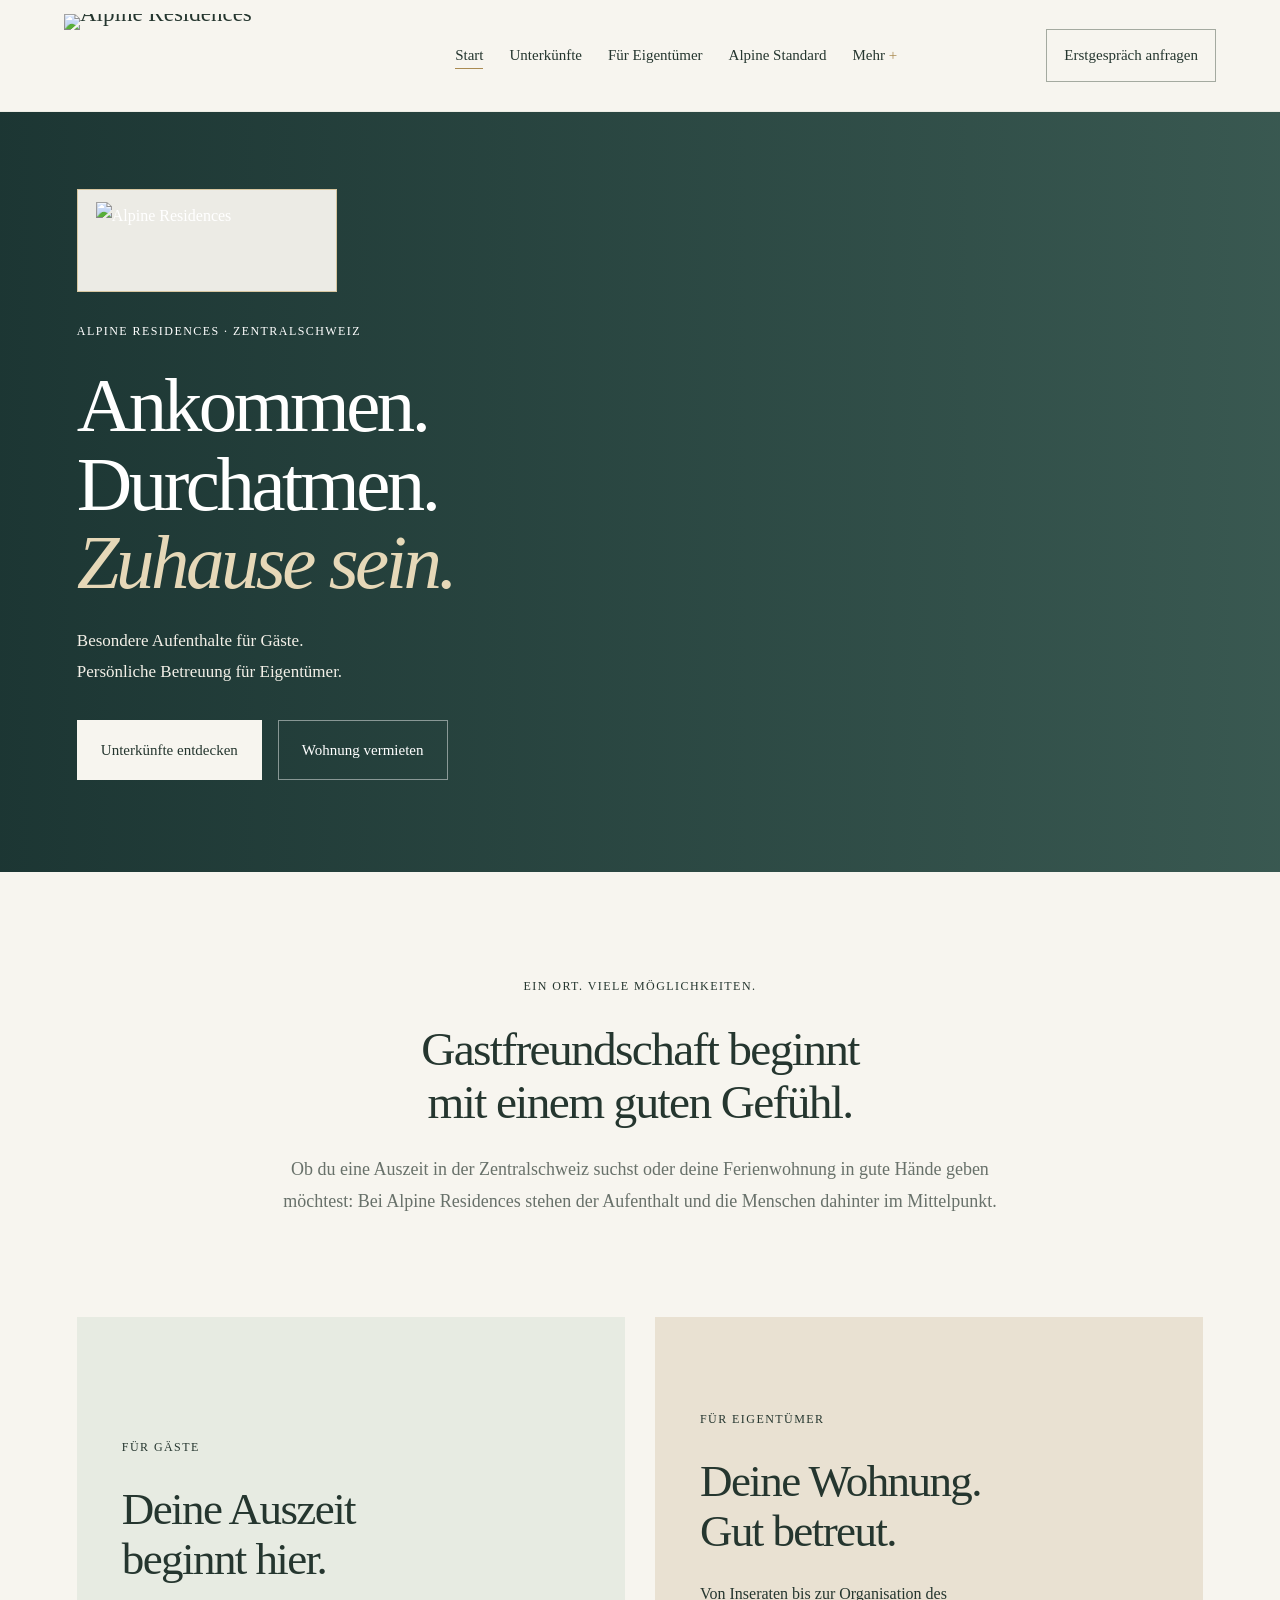
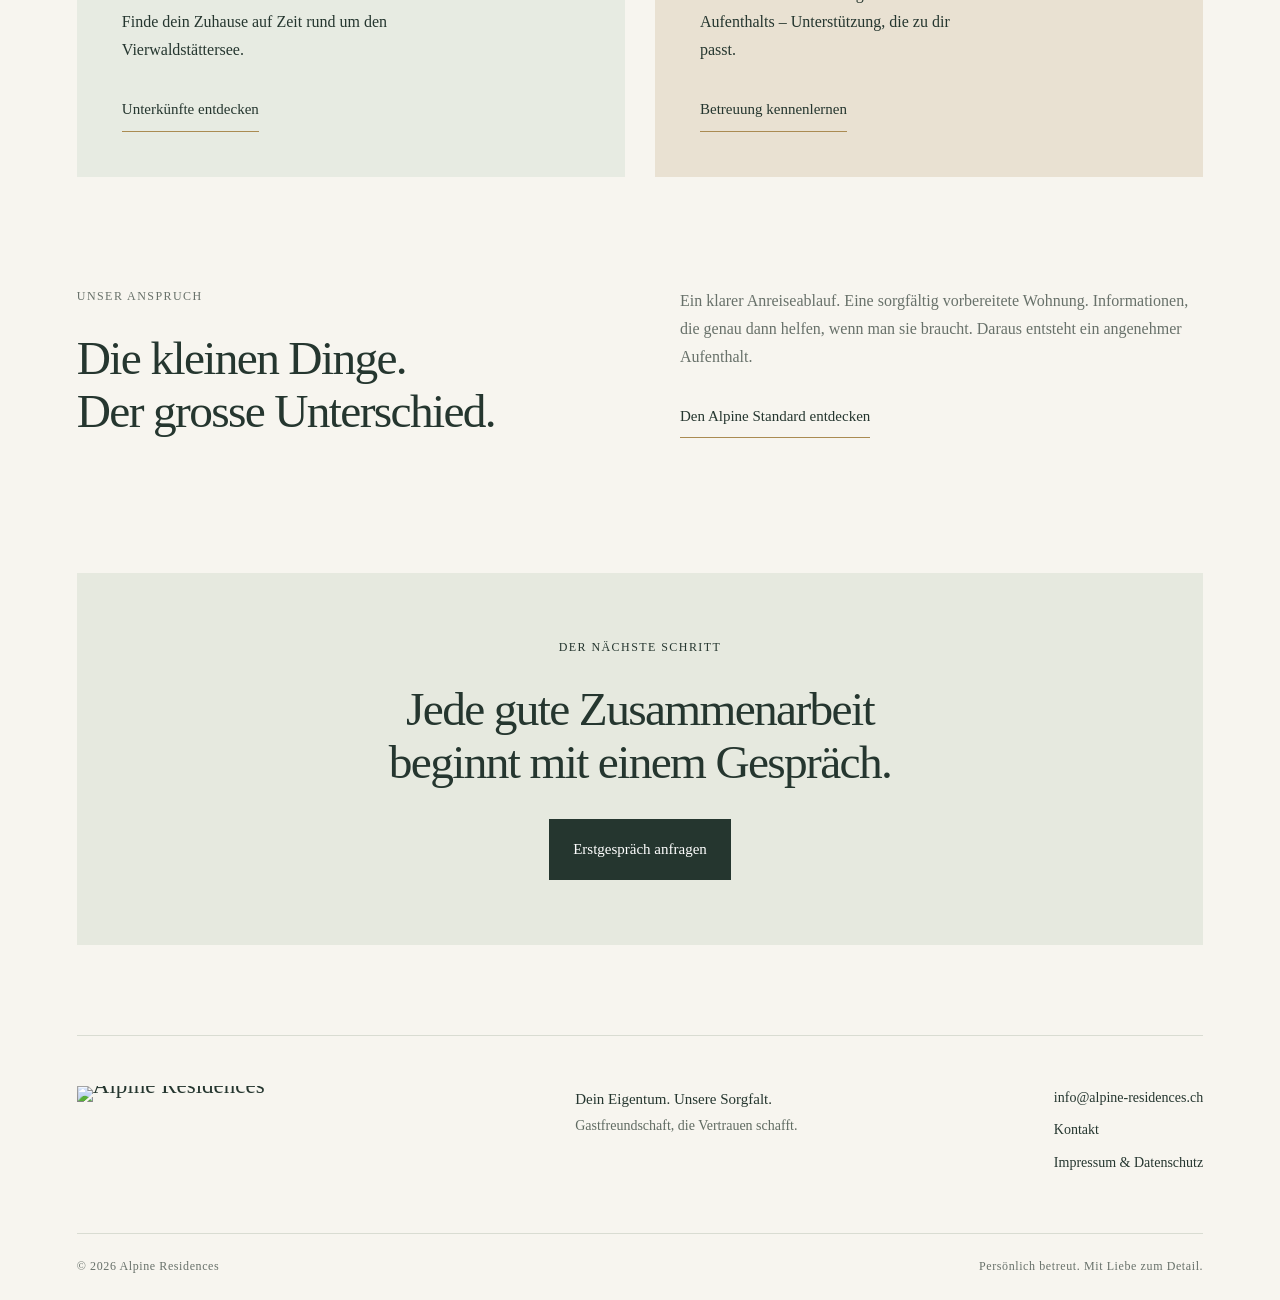
==== commit a8ddc970: "Add files via upload" ====
--- a/index.html
+++ b/index.html
@@ -1 +1 @@
-<!doctype html><html lang="de-CH"><head><meta charset="utf-8"><meta name="viewport" content="width=device-width, initial-scale=1"><meta name="robots" content="noindex,nofollow"><meta name="description" content="Alpine Residences – Ferienwohnungen und persönliche Vermietungsbetreuung in der Zentralschweiz."><title>Ferienwohnungen & Vermietungsbetreuung | Alpine Residences</title><link rel="stylesheet" href="styles.css"><script src="app.js" defer></script></head><body><a href="#main" class="skip">Zum Inhalt</a><div class="preview">PRIVATE VORSCHAU <span>· Gemeinsam gestalten wir Alpine Residences.</span></div><header><a class="brand brand-lockup" href="index.html" aria-label="Alpine Residences – Startseite"><img class="brand-lockup-image" src="assets/alpine-residences-lockup.png" alt="Alpine Residences" width="2135" height="736"></a><button class="menu-toggle" aria-expanded="false" aria-controls="navigation">Menü ☰</button><nav id="navigation"><a href="index.html" aria-current="page">Start</a><a href="unterkuenfte.html" >Unterkünfte</a><a href="eigentuemer.html" >Für Eigentümer</a><a href="alpine-produkte.html">Alpine Produkte</a><details class="more"><summary>Mehr</summary><div><a href="standard.html">Alpine Standard</a><a href="potenzialrechner.html">Rechner</a><a href="ueber-uns.html">Über uns</a><a href="kontakt.html">Kontakt & Zusammenarbeit</a></div></details></nav><a class="header-cta" href="objektanalyse.html">Objekt vorstellen <span aria-hidden="true">↗</span></a></header><main id="main"><section class="hero"><div class="hero-image" role="img" aria-label="Atmosphärisches Landschaftsbild mit Bergen"></div><div class="hero-copy wrap"><p class="eyebrow">ALPINE RESIDENCES · ZENTRALSCHWEIZ</p><h1>Ankommen.<br>Durchatmen.<br><em>Zuhause sein.</em></h1><p>Besondere Aufenthalte für Gäste.<br>Persönliche Betreuung für Eigentümer.</p><div class="actions"><a class="button" href="unterkuenfte.html">Unterkünfte entdecken <span aria-hidden="true">↗</span></a><a class="button ghost" href="eigentuemer.html">Wohnung vermieten <span aria-hidden="true">↗</span></a></div></div><div class="hero-bottom wrap"><span>BUOCHS & STANS</span><span>Zwischen See, Stadt und Bergen ↓</span></div></section><section class="wrap opening"><p class="eyebrow">EIN ORT. VIELE MÖGLICHKEITEN.</p><h2>Gastfreundschaft beginnt<br>mit einem guten Gefühl.</h2><p class="lead">Ob du eine Auszeit in der Zentralschweiz suchst oder deine Ferienwohnung in gute Hände geben möchtest: Bei Alpine Residences stehen der Aufenthalt und die Menschen dahinter im Mittelpunkt.</p></section><section class="wrap split"><article class="feature guest"><div><p class="eyebrow">FÜR GÄSTE</p><h2>Deine Auszeit<br>beginnt hier.</h2><p>Entdecke unsere Regionen rund um den Vierwaldstättersee.</p><a class="text-link" href="unterkuenfte.html">Regionen entdecken <span aria-hidden="true">↗</span></a></div></article><article class="feature owner"><div><p class="eyebrow">FÜR EIGENTÜMER</p><h2>Deine Wohnung.<br>Gut betreut.</h2><p>Von Inseraten bis zur Organisation des Aufenthalts – Unterstützung, die zu dir passt.</p><a class="text-link" href="eigentuemer.html">Betreuung kennenlernen <span aria-hidden="true">↗</span></a></div></article></section><section class="wrap editorial"><div><p class="eyebrow">UNSER ANSPRUCH</p><h2>Die kleinen Dinge.<br>Der grosse Unterschied.</h2></div><div><p>Ein klarer Anreiseablauf. Eine sorgfältig vorbereitete Wohnung. Informationen, die genau dann helfen, wenn man sie braucht. Daraus entsteht ein angenehmer Aufenthalt.</p><a class="text-link" href="standard.html">Den Alpine Standard entdecken <span aria-hidden="true">↗</span></a></div></section><section class="call wrap"><p class="eyebrow">DER NÄCHSTE SCHRITT</p><h2>Jede gute Zusammenarbeit<br>beginnt mit einem Gespräch.</h2><a class="button" href="objektanalyse.html">Deine Wohnung vorstellen <span aria-hidden="true">↗</span></a></section></main><footer class="wrap"><div class="footer-top"><a class="brand brand-lockup" href="index.html" aria-label="Alpine Residences – Startseite"><img class="brand-lockup-image" src="assets/alpine-residences-lockup.png" alt="Alpine Residences" width="2135" height="736"></a><p>Ankommen. Durchatmen. Zuhause sein.<br><span class="small">Buochs · Stans · Zentralschweiz</span></p><div><a href="mailto:info@alpine-residences.ch">info@alpine-residences.ch</a><a href="kontakt.html">Kontakt</a><a href="ueber-uns.html">Über uns</a><a href="rechtliches.html">Hinweise zur Vorschau</a></div></div><div class="footer-bottom"><span>© 2026 Alpine Residences</span><span>Mit Sorgfalt. In der Zentralschweiz.</span></div></footer></body></html>+<!doctype html><html lang="de-CH"><head><meta charset="utf-8"><meta name="viewport" content="width=device-width, initial-scale=1"><meta name="description" content="Alpine Residences – persönliche Ferienwohnungsbetreuung, Vermietung und Services für Eigentümer."><title>Ferienwohnungen & persönliche Betreuung | Alpine Residences</title><link rel="stylesheet" href="styles.css"><link rel="stylesheet" href="refinement.css"><script src="app.js" defer></script></head><body><a href="#main" class="skip">Zum Inhalt</a><header><a class="brand brand-lockup" href="index.html" aria-label="Alpine Residences – Startseite"><img class="brand-lockup-image" src="assets/alpine-residences-lockup.png" alt="Alpine Residences" width="2135" height="736"></a><button class="menu-toggle" aria-expanded="false" aria-controls="navigation">Menü</button><nav id="navigation" aria-label="Hauptnavigation"><a href="index.html" aria-current="page">Start</a><a href="unterkuenfte.html" >Unterkünfte</a><a href="eigentuemer.html" >Für Eigentümer</a><a href="standard.html" >Alpine Standard</a><details class="more"><summary>Mehr</summary><div><a href="alpine-produkte.html" >Zusätzliche Dienstleistungen</a><a href="potenzialrechner.html" >Potenzialrechner</a><a href="ueber-uns.html" >Über uns</a><a href="kontakt.html" >Kontakt</a></div></details></nav><a class="header-cta" href="objektanalyse.html">Erstgespräch anfragen</a></header><main id="main"><section class="hero"><div class="hero-image" role="img" aria-label="Atmosphärisches Landschaftsbild mit Bergen"></div><div class="hero-copy wrap"><div class="hero-brand"><img class="brand-lockup-image" src="assets/alpine-residences-lockup.png" alt="Alpine Residences" width="2135" height="736"></div><p class="eyebrow">ALPINE RESIDENCES · ZENTRALSCHWEIZ</p><h1>Ankommen.<br>Durchatmen.<br><em>Zuhause sein.</em></h1><p>Besondere Aufenthalte für Gäste.<br>Persönliche Betreuung für Eigentümer.</p><div class="actions"><a class="button" href="unterkuenfte.html">Unterkünfte entdecken </a><a class="button ghost" href="eigentuemer.html">Wohnung vermieten </a></div></div></section><section class="wrap opening"><p class="eyebrow">EIN ORT. VIELE MÖGLICHKEITEN.</p><h2>Gastfreundschaft beginnt<br>mit einem guten Gefühl.</h2><p class="lead">Ob du eine Auszeit in der Zentralschweiz suchst oder deine Ferienwohnung in gute Hände geben möchtest: Bei Alpine Residences stehen der Aufenthalt und die Menschen dahinter im Mittelpunkt.</p></section><section class="wrap split"><article class="feature guest"><div><p class="eyebrow">FÜR GÄSTE</p><h2>Deine Auszeit<br>beginnt hier.</h2><p>Finde dein Zuhause auf Zeit rund um den Vierwaldstättersee.</p><a class="text-link" href="unterkuenfte.html">Unterkünfte entdecken </a></div></article><article class="feature owner"><div><p class="eyebrow">FÜR EIGENTÜMER</p><h2>Deine Wohnung.<br>Gut betreut.</h2><p>Von Inseraten bis zur Organisation des Aufenthalts – Unterstützung, die zu dir passt.</p><a class="text-link" href="eigentuemer.html">Betreuung kennenlernen </a></div></article></section><section class="wrap editorial"><div><p class="eyebrow">UNSER ANSPRUCH</p><h2>Die kleinen Dinge.<br>Der grosse Unterschied.</h2></div><div><p>Ein klarer Anreiseablauf. Eine sorgfältig vorbereitete Wohnung. Informationen, die genau dann helfen, wenn man sie braucht. Daraus entsteht ein angenehmer Aufenthalt.</p><a class="text-link" href="standard.html">Den Alpine Standard entdecken </a></div></section><section class="call wrap"><p class="eyebrow">DER NÄCHSTE SCHRITT</p><h2>Jede gute Zusammenarbeit<br>beginnt mit einem Gespräch.</h2><a class="button" href="objektanalyse.html">Erstgespräch anfragen </a></section></main><footer class="wrap"><div class="footer-top"><a class="brand brand-lockup" href="index.html" aria-label="Alpine Residences – Startseite"><img class="brand-lockup-image" src="assets/alpine-residences-lockup.png" alt="Alpine Residences" width="2135" height="736"></a><p>Dein Eigentum. Unsere Sorgfalt.<br><span class="small">Gastfreundschaft, die Vertrauen schafft.</span></p><div><a href="mailto:info@alpine-residences.ch">info@alpine-residences.ch</a><a href="kontakt.html">Kontakt</a><a href="rechtliches.html">Impressum & Datenschutz</a></div></div><div class="footer-bottom"><span>© 2026 Alpine Residences</span><span>Persönlich betreut. Mit Liebe zum Detail.</span></div></footer></body></html>
--- a/styles.css
+++ b/styles.css
@@ -1,4 +1,4 @@
-:root{--paper:#f7f5ef;--ink:#25362f;--muted:#68716a;--gold:#aa8b52;--line:#d9dcd2}*{box-sizing:border-box}body{margin:0;background:var(--paper);color:var(--ink);font-family:Arial,sans-serif;font-size:16px;line-height:1.65}a{color:inherit;text-decoration:none}button,input,select,textarea{font:inherit}button,a,input,summary,select,textarea{outline-offset:5px}h1,h2,h3,p{margin:0 0 24px}h1,h2,h3{font-family:Georgia,serif;font-weight:400;line-height:1.12;letter-spacing:-.035em}h1{font-size:clamp(44px,5.8vw,84px)}h2{font-size:clamp(32px,3.7vw,51px)}h3{font-size:27px}em{font-weight:400;color:#9b8255}p{max-width:70ch}small,.small{font-size:13px;line-height:1.7;color:var(--muted)}.wrap{width:min(1220px,88%);margin-inline:auto}.eyebrow{font-size:11px;letter-spacing:.21em;font-weight:600;margin-bottom:26px}.preview{text-align:center;background:#e7e5dc;font-size:10px;letter-spacing:.16em;padding:7px 16px}.preview span{letter-spacing:.04em}header{height:108px;display:flex;align-items:center;justify-content:space-between;padding:0 5%;gap:25px;position:relative;z-index:10;background:var(--paper)}.brand{display:flex;align-items:center;gap:15px;font-family:Georgia,serif;font-size:23px;letter-spacing:.1em;line-height:1.1}.brand small{display:block;font-family:Arial,sans-serif;font-size:9px;letter-spacing:.36em;margin-top:7px}.mark{font-size:32px;color:var(--gold);border-right:1px solid var(--line);padding-right:17px;letter-spacing:-.13em}.mark span{font-size:25px}nav{display:flex;align-items:center;gap:26px;font-size:13px}nav a[aria-current]{border-bottom:1px solid var(--gold)}.header-cta{font-size:12px;border:1px solid #a4aaa0;padding:12px 17px}.header-cta span{margin-left:20px}.more{position:relative}.more summary{cursor:pointer;list-style:none}.more summary:after{content:' +';color:var(--gold)}.more div{position:absolute;right:0;top:32px;background:var(--paper);padding:22px;width:220px;box-shadow:0 12px 28px #0002}.more a{display:block;margin-bottom:13px}.menu-toggle{display:none}.hero{position:relative;min-height:710px;color:#fff;display:flex;flex-direction:column;justify-content:center;background:#42635a}.hero-image{position:absolute;inset:0;background:linear-gradient(90deg,#122a29c9,#122a2930),url('https://images.unsplash.com/photo-1464822759023-fed622ff2c3b?auto=format&fit=crop&w=2000&q=85') center 52%/cover}.hero-copy{position:relative;padding-block:70px 110px}.hero h1{font-size:clamp(54px,6.3vw,94px);max-width:750px;line-height:1.02;letter-spacing:-.045em}.hero h1 em{color:#e6d8b8}.hero p:not(.eyebrow){font-size:17px;color:#f3f0e8;line-height:1.8}.hero-bottom{position:absolute;bottom:28px;left:6%;display:flex;justify-content:space-between;font-size:10px;letter-spacing:.14em}.actions{display:flex;gap:16px;flex-wrap:wrap;margin-top:32px}.button{display:inline-flex;align-items:center;justify-content:space-between;gap:30px;background:var(--ink);color:#fff;border:1px solid var(--ink);padding:16px 23px;font-size:13px;cursor:pointer}.hero .button{background:var(--paper);color:var(--ink);border-color:var(--paper)}.hero .ghost{background:transparent;color:#fff;border-color:#ffffff75}.button:hover,.header-cta:hover{background:#a58a56;color:white;border-color:#a58a56}.opening{padding-block:105px 75px;text-align:center}.opening p{margin-inline:auto}.lead{font-size:18px;color:var(--muted);line-height:1.8}.opening .lead{max-width:720px}.split{display:grid;grid-template-columns:1fr 1fr;gap:30px}.feature{min-height:460px;padding:45px;display:flex;align-items:flex-end}.guest{background:#e7ebe2}.owner{background:#e9e1d2}.feature p{max-width:34ch}.feature h2{font-size:45px}.text-link{display:inline-flex;gap:35px;padding-block:8px;border-bottom:1px solid var(--gold);font-size:14px}.editorial{display:grid;grid-template-columns:1fr 1fr;gap:80px;padding-block:110px}.editorial p{color:var(--muted)}.call{text-align:center;background:#e6e9df;padding:65px 25px;margin-bottom:90px}.call .eyebrow{margin-inline:auto}.call h2{margin-bottom:30px}.page-head{padding-block:80px 65px}.page-head .lead{max-width:760px}.services{display:grid;grid-template-columns:repeat(4,1fr);gap:30px;margin-bottom:85px}.services article{border-top:1px solid var(--line);padding-top:25px}.services h3{font-size:27px;margin-top:25px}.services p{font-size:14px;color:var(--muted)}.number{color:var(--gold);font-size:13px;letter-spacing:.12em}.tinted{background:#eaece3;padding-block:70px}.packages{display:grid;grid-template-columns:repeat(3,1fr);gap:22px;margin-block:40px 25px}.package{background:var(--paper);padding:35px 28px}.package .eyebrow{margin-bottom:10px}.price{font-family:Georgia,serif;font-size:62px}.price small{font-size:30px}.package ul{list-style:none;padding:22px 0;border-top:1px solid var(--line);border-bottom:1px solid var(--line);font-size:14px;min-height:170px}.package li{margin:8px 0}.package li:before{content:'✓';color:var(--gold);margin-right:10px}.package .small{min-height:90px}.faq{padding-bottom:90px}.faq details{border-bottom:1px solid var(--line);padding:20px 0}.faq summary{cursor:pointer;font-size:18px}.faq details p{margin:20px 0 0;color:var(--muted)}.standards{padding-bottom:70px}.standards article{display:grid;grid-template-columns:50px 1fr 1fr;gap:30px;border-top:1px solid var(--line);padding:40px 0}.standards h2{font-size:33px}.standards p{color:var(--muted)}.region-grid{display:grid;grid-template-columns:1fr 1fr;gap:40px}.region-photo{height:310px;background-size:cover;background-position:center;margin-bottom:30px}.stans{background-image:url('https://images.unsplash.com/photo-1470770841072-f978cf4d019e?auto=format&fit=crop&w=1000&q=85')}.buochs{background-image:url('https://images.unsplash.com/photo-1464822759023-fed622ff2c3b?auto=format&fit=crop&w=1000&q=85')}.notice{background:#eae7dc;border-left:3px solid var(--gold);padding:25px 30px;margin-block:35px 60px;font-size:14px}.notice p{margin-bottom:0}.calculator{display:grid;grid-template-columns:1fr 1fr;gap:60px;margin-bottom:90px}label{display:block;font-size:14px;margin-bottom:20px}input,select,textarea{display:block;width:100%;padding:13px;border:1px solid #b8c0b6;background:#fffdf8;color:var(--ink);border-radius:0;margin-top:7px}input:focus,select:focus,textarea:focus{outline:2px solid var(--gold)}.result{background:var(--ink);padding:40px;color:white;align-self:start;position:sticky;top:25px}.result strong{font-family:Georgia,serif;font-size:48px;font-weight:400}.result-label{margin-bottom:10px;color:#d5decf}.result .small{color:#c2cdbf}.result dl{margin-block:30px}.result dl div{display:flex;justify-content:space-between;gap:20px;padding:13px 0;border-bottom:1px solid #ffffff25;font-size:14px}.result dd{margin:0}.form-area{max-width:900px;margin-bottom:90px}.form-grid{display:grid;grid-template-columns:1fr 1fr;gap:0 25px}.plain{padding:45px;background:#eaece3}.prose{max-width:850px;padding-bottom:70px}.prose h2{font-size:32px;margin-top:35px}.footer-top{display:flex;justify-content:space-between;gap:35px;padding-block:50px;border-top:1px solid var(--line)}.footer-top p{font-size:14px}.footer-top>div a{display:block;font-size:13px;margin-bottom:8px}.footer-bottom{display:flex;justify-content:space-between;padding:22px 0;border-top:1px solid var(--line);font-size:10px;letter-spacing:.05em;color:var(--muted)}.skip{position:absolute;left:20px;top:-100px;background:white;z-index:99;padding:10px}.skip:focus{top:10px}@media(max-width:1050px){nav{gap:16px}.header-cta{display:none}.services{grid-template-columns:1fr 1fr}.hero{min-height:660px}}@media(max-width:720px){header{height:85px}.brand{font-size:19px}.menu-toggle{display:block;background:none;border:1px solid var(--line);padding:9px;font-size:13px}nav{display:none;position:absolute;top:85px;left:0;right:0;background:var(--paper);padding:25px;box-shadow:0 12px 20px #0002}nav.open{display:flex;align-items:flex-start;flex-direction:column}.more div{position:static;box-shadow:none;padding:15px 0}.hero{min-height:690px}.hero-copy{padding-block:65px 110px}.hero-bottom span:last-child{display:none}.hero h1{font-size:59px}.hero .eyebrow{font-size:9px}.actions{flex-direction:column;align-items:flex-start}.split,.region-grid,.packages,.editorial,.calculator,.form-grid{grid-template-columns:1fr}.opening{padding-block:65px 40px}.feature{min-height:360px;padding:32px}.editorial{gap:15px;padding-block:65px}.call{margin-bottom:40px;padding:45px 20px}.page-head{padding-block:55px 35px}.services{gap:25px}.services h3{font-size:24px}.packages{gap:18px}.package .small,.package ul{min-height:0}.standards article{grid-template-columns:30px 1fr;gap:15px}.standards article p{grid-column:2}.standards h2{font-size:28px;margin-bottom:5px}.calculator{gap:25px}.result{position:static;padding:28px}.footer-top{flex-direction:column;gap:20px}.footer-bottom{gap:15px;flex-wrap:wrap}.preview span{display:none}.region-photo{height:240px}}@media(prefers-reduced-motion:no-preference){a,button{transition:background .18s,color .18s}html{scroll-behavior:smooth}}
+:root{--paper:#f7f5ef;--ink:#25362f;--muted:#68716a;--gold:#aa8b52;--line:#d9dcd2}*{box-sizing:border-box}body{margin:0;background:var(--paper);color:var(--ink);font-family:Arial,sans-serif;font-size:16px;line-height:1.65}a{color:inherit;text-decoration:none}button,input,select,textarea{font:inherit}button,a,input,summary,select,textarea{outline-offset:5px}h1,h2,h3,p{margin:0 0 24px}h1,h2,h3{font-family:Georgia,serif;font-weight:400;line-height:1.12;letter-spacing:-.035em}h1{font-size:clamp(44px,5.8vw,84px)}h2{font-size:clamp(32px,3.7vw,51px)}h3{font-size:27px}em{font-weight:400;color:#9b8255}p{max-width:70ch}small,.small{font-size:13px;line-height:1.7;color:var(--muted)}.wrap{width:min(1220px,88%);margin-inline:auto}.eyebrow{font-size:11px;letter-spacing:.21em;font-weight:600;margin-bottom:26px}.preview{text-align:center;background:#e7e5dc;font-size:10px;letter-spacing:.16em;padding:7px 16px}.preview span{letter-spacing:.04em}header{height:108px;display:flex;align-items:center;justify-content:space-between;padding:0 5%;gap:25px;position:relative;z-index:10;background:var(--paper)}.brand{display:flex;align-items:center;gap:15px;font-family:Georgia,serif;font-size:23px;letter-spacing:.1em;line-height:1.1}.brand small{display:block;font-family:Arial,sans-serif;font-size:9px;letter-spacing:.36em;margin-top:7px}.mark{font-size:32px;color:var(--gold);border-right:1px solid var(--line);padding-right:17px;letter-spacing:-.13em}.mark span{font-size:25px}nav{display:flex;align-items:center;gap:26px;font-size:13px}nav a[aria-current]{border-bottom:1px solid var(--gold)}.header-cta{font-size:12px;border:1px solid #a4aaa0;padding:12px 17px}.header-cta span{margin-left:20px}.more{position:relative}.more summary{cursor:pointer;list-style:none}.more summary:after{content:' +';color:var(--gold)}.more div{position:absolute;right:0;top:32px;background:var(--paper);padding:22px;width:220px;box-shadow:0 12px 28px #0002}.more a{display:block;margin-bottom:13px}.menu-toggle{display:none}.hero{position:relative;min-height:710px;color:#fff;display:flex;flex-direction:column;justify-content:center;background:#42635a}.hero-image{position:absolute;inset:0;background:linear-gradient(90deg,#122a29c9,#122a2930),url('assets/berge.jpg') center 52%/cover}.hero-copy{position:relative;padding-block:70px 110px}.hero h1{font-size:clamp(54px,6.3vw,94px);max-width:750px;line-height:1.02;letter-spacing:-.045em}.hero h1 em{color:#e6d8b8}.hero p:not(.eyebrow){font-size:17px;color:#f3f0e8;line-height:1.8}.hero-bottom{position:absolute;bottom:28px;left:6%;display:flex;justify-content:space-between;font-size:10px;letter-spacing:.14em}.actions{display:flex;gap:16px;flex-wrap:wrap;margin-top:32px}.button{display:inline-flex;align-items:center;justify-content:space-between;gap:30px;background:var(--ink);color:#fff;border:1px solid var(--ink);padding:16px 23px;font-size:13px;cursor:pointer}.hero .button{background:var(--paper);color:var(--ink);border-color:var(--paper)}.hero .ghost{background:transparent;color:#fff;border-color:#ffffff75}.button:hover,.header-cta:hover{background:#a58a56;color:white;border-color:#a58a56}.opening{padding-block:105px 75px;text-align:center}.opening p{margin-inline:auto}.lead{font-size:18px;color:var(--muted);line-height:1.8}.opening .lead{max-width:720px}.split{display:grid;grid-template-columns:1fr 1fr;gap:30px}.feature{min-height:460px;padding:45px;display:flex;align-items:flex-end}.guest{background:#e7ebe2}.owner{background:#e9e1d2}.feature p{max-width:34ch}.feature h2{font-size:45px}.text-link{display:inline-flex;gap:35px;padding-block:8px;border-bottom:1px solid var(--gold);font-size:14px}.editorial{display:grid;grid-template-columns:1fr 1fr;gap:80px;padding-block:110px}.editorial p{color:var(--muted)}.call{text-align:center;background:#e6e9df;padding:65px 25px;margin-bottom:90px}.call .eyebrow{margin-inline:auto}.call h2{margin-bottom:30px}.page-head{padding-block:80px 65px}.page-head .lead{max-width:760px}.services{display:grid;grid-template-columns:repeat(4,1fr);gap:30px;margin-bottom:85px}.services article{border-top:1px solid var(--line);padding-top:25px}.services h3{font-size:27px;margin-top:25px}.services p{font-size:14px;color:var(--muted)}.number{color:var(--gold);font-size:13px;letter-spacing:.12em}.tinted{background:#eaece3;padding-block:70px}.packages{display:grid;grid-template-columns:repeat(3,1fr);gap:22px;margin-block:40px 25px}.package{background:var(--paper);padding:35px 28px}.package .eyebrow{margin-bottom:10px}.price{font-family:Georgia,serif;font-size:62px}.price small{font-size:30px}.package ul{list-style:none;padding:22px 0;border-top:1px solid var(--line);border-bottom:1px solid var(--line);font-size:14px;min-height:170px}.package li{margin:8px 0}.package li:before{content:'✓';color:var(--gold);margin-right:10px}.package .small{min-height:90px}.faq{padding-bottom:90px}.faq details{border-bottom:1px solid var(--line);padding:20px 0}.faq summary{cursor:pointer;font-size:18px}.faq details p{margin:20px 0 0;color:var(--muted)}.standards{padding-bottom:70px}.standards article{display:grid;grid-template-columns:50px 1fr 1fr;gap:30px;border-top:1px solid var(--line);padding:40px 0}.standards h2{font-size:33px}.standards p{color:var(--muted)}.region-grid{display:grid;grid-template-columns:1fr 1fr;gap:40px}.region-photo{height:310px;background-size:cover;background-position:center;margin-bottom:30px}.stans{background-image:url('assets/see.jpg')}.buochs{background-image:url('assets/berge.jpg')}.notice{background:#eae7dc;border-left:3px solid var(--gold);padding:25px 30px;margin-block:35px 60px;font-size:14px}.notice p{margin-bottom:0}.calculator{display:grid;grid-template-columns:1fr 1fr;gap:60px;margin-bottom:90px}label{display:block;font-size:14px;margin-bottom:20px}input,select,textarea{display:block;width:100%;padding:13px;border:1px solid #b8c0b6;background:#fffdf8;color:var(--ink);border-radius:0;margin-top:7px}input:focus,select:focus,textarea:focus{outline:2px solid var(--gold)}.result{background:var(--ink);padding:40px;color:white;align-self:start;position:sticky;top:25px}.result strong{font-family:Georgia,serif;font-size:48px;font-weight:400}.result-label{margin-bottom:10px;color:#d5decf}.result .small{color:#c2cdbf}.result dl{margin-block:30px}.result dl div{display:flex;justify-content:space-between;gap:20px;padding:13px 0;border-bottom:1px solid #ffffff25;font-size:14px}.result dd{margin:0}.form-area{max-width:900px;margin-bottom:90px}.form-grid{display:grid;grid-template-columns:1fr 1fr;gap:0 25px}.plain{padding:45px;background:#eaece3}.prose{max-width:850px;padding-bottom:70px}.prose h2{font-size:32px;margin-top:35px}.footer-top{display:flex;justify-content:space-between;gap:35px;padding-block:50px;border-top:1px solid var(--line)}.footer-top p{font-size:14px}.footer-top>div a{display:block;font-size:13px;margin-bottom:8px}.footer-bottom{display:flex;justify-content:space-between;padding:22px 0;border-top:1px solid var(--line);font-size:10px;letter-spacing:.05em;color:var(--muted)}.skip{position:absolute;left:20px;top:-100px;background:white;z-index:99;padding:10px}.skip:focus{top:10px}@media(max-width:1050px){nav{gap:16px}.header-cta{display:none}.services{grid-template-columns:1fr 1fr}.hero{min-height:660px}}@media(max-width:720px){header{height:85px}.brand{font-size:19px}.menu-toggle{display:block;background:none;border:1px solid var(--line);padding:9px;font-size:13px}nav{display:none;position:absolute;top:85px;left:0;right:0;background:var(--paper);padding:25px;box-shadow:0 12px 20px #0002}nav.open{display:flex;align-items:flex-start;flex-direction:column}.more div{position:static;box-shadow:none;padding:15px 0}.hero{min-height:690px}.hero-copy{padding-block:65px 110px}.hero-bottom span:last-child{display:none}.hero h1{font-size:59px}.hero .eyebrow{font-size:9px}.actions{flex-direction:column;align-items:flex-start}.split,.region-grid,.packages,.editorial,.calculator,.form-grid{grid-template-columns:1fr}.opening{padding-block:65px 40px}.feature{min-height:360px;padding:32px}.editorial{gap:15px;padding-block:65px}.call{margin-bottom:40px;padding:45px 20px}.page-head{padding-block:55px 35px}.services{gap:25px}.services h3{font-size:24px}.packages{gap:18px}.package .small,.package ul{min-height:0}.standards article{grid-template-columns:30px 1fr;gap:15px}.standards article p{grid-column:2}.standards h2{font-size:28px;margin-bottom:5px}.calculator{gap:25px}.result{position:static;padding:28px}.footer-top{flex-direction:column;gap:20px}.footer-bottom{gap:15px;flex-wrap:wrap}.preview span{display:none}.region-photo{height:240px}}@media(prefers-reduced-motion:no-preference){a,button{transition:background .18s,color .18s}html{scroll-behavior:smooth}}
 
 /* Owner page: personal introduction and transparent collaboration. */
 .owner-hero{display:grid;grid-template-columns:minmax(0,1.35fr) minmax(0,1fr);gap:65px;align-items:center;padding-block:75px 65px}.owner-hero h1{font-size:clamp(44px,5.2vw,72px)}.owner-hero .lead{font-size:17px;max-width:58ch}.owner-note{background:#e8e5d9;padding:42px 36px;border-top:3px solid var(--gold)}.owner-note h2{font-size:34px;line-height:1.2}.owner-note p{font-size:15px}.owner-note strong{font-weight:600}.note-signature{display:flex;gap:20px;align-items:center;padding-top:23px;border-top:1px solid #cccabd;font-size:12px;line-height:1.8}.owner-principles{display:grid;grid-template-columns:repeat(3,1fr);border-top:1px solid var(--line);border-bottom:1px solid var(--line);gap:25px;padding-block:22px}.owner-principles p{margin:0;font-size:13px}.owner-principles span{color:var(--gold);margin-right:12px;font-size:11px}.owner-intro{padding-block:80px 55px}.owner-process{background:var(--ink);color:var(--paper);padding-block:75px;margin-bottom:80px;scroll-margin-top:25px}.owner-process>.wrap{display:grid;grid-template-columns:1fr 1.35fr;gap:70px}.process-heading p:not(.eyebrow){color:#cbd3c6;font-size:16px;max-width:32ch}.process-list article{display:grid;grid-template-columns:30px 1fr;gap:20px;border-top:1px solid #ffffff30;padding-block:26px 12px}.process-list h3{font-size:28px;letter-spacing:-.02em}.process-list p{font-size:14px;color:#d5dccf}.process-list .process-outcome{color:#ddcda9;font-size:12px}.owner-scenarios{display:grid;grid-template-columns:1fr 1.35fr;gap:70px;margin-bottom:80px}.owner-scenarios>div>p:not(.eyebrow){color:var(--muted);max-width:35ch}.scenario-list article{border-top:1px solid var(--line);padding-top:25px;margin-bottom:25px}.scenario-list h3{font-size:26px}.scenario-list p{font-size:15px;color:var(--muted)}.owner-call>p{margin-inline:auto;max-width:62ch}.direct-mail{display:block;font-size:13px;margin-top:22px;text-decoration:underline;text-underline-offset:4px}.image-caption{font-size:11px;color:var(--muted);margin:-20px 0 25px}.owner-hero .actions{gap:16px 24px;align-items:center}@media(max-width:900px){.owner-hero{gap:30px}.owner-note{padding:30px 25px}.owner-note h2{font-size:29px}.owner-process>.wrap,.owner-scenarios{gap:35px}.owner-principles{gap:15px}}@media(max-width:720px){.owner-hero,.owner-process>.wrap,.owner-scenarios{grid-template-columns:1fr}.owner-hero{padding-block:45px 35px;gap:30px}.owner-hero h1{font-size:45px}.owner-principles{grid-template-columns:1fr;gap:15px}.owner-intro{padding-block:50px 25px}.owner-process{padding-block:45px;margin-bottom:45px}.process-heading p:not(.eyebrow){max-width:none}.owner-scenarios{margin-bottom:45px}.process-list article{gap:13px}.process-list h3{font-size:26px}.direct-mail{overflow-wrap:anywhere}.owner-hero .actions{align-items:flex-start}}/* A shared serif family, with quieter and readable supporting text. */
@@ -36,9 +36,10 @@
 .brand-wordmark small{display:block;font-family:inherit;font-size:9px;letter-spacing:.36em;margin-top:7px;color:var(--muted)}
 @media(max-width:720px){header{height:88px}.brand-lockup{gap:11px}.brand-symbol{width:62px;height:62px;padding:4px}.brand-wordmark{font-size:20px}.brand-wordmark small{font-size:8px}nav{top:88px}}
 
-.stay-intro{padding:55px 0 32px}.stay-intro h1{font-size:clamp(40px,4.7vw,65px);margin-bottom:22px}.stay-intro>p:not(.eyebrow){color:var(--muted);max-width:65ch;font-size:17px}.stay-explorer{display:grid;grid-template-columns:1.65fr 1fr;gap:24px;margin-bottom:75px;align-items:stretch}.map-panel{background:#eeefe6;border:1px solid #d9ddce;padding:27px 24px 20px}.map-top,.map-bottom{display:flex;justify-content:space-between;gap:15px;align-items:center}.map-top .eyebrow{margin:0;font-size:10px}.map-key{font-size:12px;color:#5a6757}.map-key i{display:inline-block;width:7px;height:7px;border-radius:50%;background:#ad8b4f;margin-right:7px}.swiss-map{width:100%;display:block;margin:4px 0}.country-label{font:13px Georgia;letter-spacing:6px;fill:#7e8c75}.region-label{font:10px Georgia;letter-spacing:2px;fill:#6e795e}.leader{fill:none;stroke:#9d7d42;stroke-width:1.5}.location-dot{fill:#a7864e;stroke:#fffdf5;stroke-width:2}.map-label-bg{fill:#25362f;stroke:#b39a65}.map-label{fill:#fffdf5;font:19px Georgia}.swiss-map a:hover .map-label-bg,.swiss-map a:focus .map-label-bg{fill:#746544}.map-bottom{font-size:11px;color:#68705f;padding-bottom:20px;border-bottom:1px solid #d1d5c6}.place-switch{display:flex;gap:12px;margin-top:18px}.place-switch button{background:transparent;color:#485747;border:1px solid #bcc4b3;padding:13px 17px;flex:1;text-align:left;cursor:pointer;font-size:12px}.place-switch button span{font-size:18px;margin:0 15px}.place-switch button[aria-pressed=true]{background:#25362f;border-color:#25362f;color:#f7f5ef}.place-detail{border:1px solid #dddccf;background:#fdfbf5;scroll-margin-top:20px}.place-image{height:185px;background-size:cover;background-position:center}.place-image.stans{background-image:url('https://images.unsplash.com/photo-1470770841072-f978cf4d019e?auto=format&fit=crop&w=800&q=85')}.place-image.buochs{background-image:url('https://images.unsplash.com/photo-1464822759023-fed622ff2c3b?auto=format&fit=crop&w=800&q=85')}.image-note{font-size:10px;color:var(--muted);padding:6px 24px;margin:0}.place-copy{padding:20px 28px 28px}.place-copy .eyebrow{font-size:10px;margin-bottom:12px}.place-copy h2{font-size:45px;margin-bottom:16px}.place-copy>p:not(.eyebrow){font-size:15px;color:var(--muted)}.place-facts{display:flex;gap:8px;flex-wrap:wrap;margin-bottom:22px}.place-facts span{font-size:12px;border:1px solid #dddccf;border-radius:20px;padding:4px 10px}.place-copy .availability-note{font-size:12px;margin:20px 0 0}.stay-section-title{margin-bottom:35px}.region-grid article{scroll-margin-top:30px}@media(max-width:800px){.stay-explorer{grid-template-columns:1fr}.stay-intro{padding-top:40px}.map-panel{padding:20px 14px}.map-bottom{flex-direction:column;align-items:flex-start;gap:5px}.map-top{gap:10px}.map-top .eyebrow{font-size:9px}.map-key{font-size:10px}.place-image{height:210px}.place-switch button{padding:12px}.place-switch button span{margin:0 8px}.stay-intro h1{font-size:42px}.stay-explorer{margin-bottom:50px}}.atlas-heading{padding:35px 0 25px;display:flex;align-items:flex-end;justify-content:space-between;gap:25px}.atlas-heading .eyebrow{margin-bottom:12px;font-size:10px}.atlas-heading h1{font-size:clamp(32px,3.8vw,52px);margin:0}.atlas-heading>p{font-size:15px;color:var(--muted);margin:0}.atlas{position:relative;background:#efefe6;border:1px solid #dadfce;overflow:hidden}.atlas-top{position:absolute;top:23px;left:28px;right:28px;display:flex;justify-content:space-between;pointer-events:none;z-index:1}.atlas-label{letter-spacing:.16em;font-size:11px}.atlas-label span{margin:0 10px;color:var(--gold)}.atlas-count{font-size:12px;color:#68715f}#atlas-map{display:block;width:100%;height:min(62vh,650px);min-height:400px;cursor:grab;touch-action:none}#atlas-map.dragging{cursor:grabbing}.atlas-country{font:15px Georgia;letter-spacing:9px;fill:#8a957b;pointer-events:none}.atlas-tools{position:absolute;right:22px;bottom:80px;display:flex;flex-direction:column;box-shadow:0 4px 16px #24382b0c}.atlas-tools button{background:#faf9f1;border:1px solid #d4dac9;width:43px;height:43px;font-size:24px;color:#33452d;cursor:pointer}.atlas-tools button:disabled{opacity:.4;cursor:default}.atlas-tools button:hover:not(:disabled){background:#e2e7d7}.atlas-hint{position:absolute;bottom:65px;left:25px;font-size:13px;color:#57634d;pointer-events:none;background:#efefe6e8;padding:5px 8px;max-width:70%}.atlas-foot{display:flex;align-items:center;justify-content:space-between;gap:10px;padding:15px 25px;border-top:1px solid #d6dccb;font-size:11px;color:#65705c;background:#f4f4ec}.atlas-foot i{display:inline-block;width:7px;height:7px;background:var(--gold);border-radius:50%;margin-right:8px}.atlas-foot a{text-decoration:underline;text-underline-offset:3px}.atlas-note{font-size:13px;color:var(--muted);margin-block:18px 50px}.atlas-pin{cursor:pointer;outline:none}.atlas-pin circle.core{fill:#263a30;stroke:#faf8eb;stroke-width:3}.atlas-pin:hover circle.core,.atlas-pin:focus circle.core{fill:#957441;stroke:#c4ab75;stroke-width:4}.atlas-pin .pin-count{fill:#fff9e8;font:17px Georgia;pointer-events:none;text-anchor:middle}.atlas-pin .pin-label{fill:#344630;font:14px Georgia;pointer-events:none;text-anchor:middle;paint-order:stroke;stroke:#efefe6;stroke-width:5px}.atlas-pin .pin-halo{fill:#b49a6130;stroke:#af9350;stroke-width:1}.atlas-pin:focus .pin-halo{stroke-width:3}#stay-dialog{width:min(520px,90vw);max-height:85vh;overflow:auto;border:1px solid #cab990;background:#f8f6ef;color:var(--ink);padding:46px 38px;box-shadow:0 25px 100px #13281d40}#stay-dialog::backdrop{background:#162b2359;backdrop-filter:blur(3px)}#stay-dialog h2{font-size:49px}#stay-dialog>p:not(.eyebrow){color:var(--muted)}.dialog-close{position:absolute;right:15px;top:12px;font-size:28px;border:none;background:none;cursor:pointer;color:var(--ink)}.dialog-status{border-top:1px solid #d9dccf;padding-top:22px;margin:22px 0}.dialog-status h3{font-size:22px}.dialog-status p{font-size:14px;margin:0;color:var(--muted)}body:has(#stay-dialog[open]){overflow:hidden}@media(max-width:700px){.atlas-heading{display:block;padding-top:27px}.atlas-heading>p{margin-top:14px;font-size:14px}.atlas-heading h1{font-size:36px}.atlas-top{top:18px;left:16px;right:16px}.atlas-label{font-size:9px}.atlas-label span{margin:0 4px}.atlas-count{font-size:10px}#atlas-map{height:52vh;min-height:370px}.atlas-foot{flex-wrap:wrap;padding:12px 15px;font-size:10px}.atlas-foot a{width:100%}.atlas-tools{right:12px;bottom:130px}.atlas-hint{left:12px;bottom:85px;font-size:11px;max-width:75%}#stay-dialog{padding:43px 25px}.atlas-note{margin-bottom:30px}}
+.stay-intro{padding:55px 0 32px}.stay-intro h1{font-size:clamp(40px,4.7vw,65px);margin-bottom:22px}.stay-intro>p:not(.eyebrow){color:var(--muted);max-width:65ch;font-size:17px}.stay-explorer{display:grid;grid-template-columns:1.65fr 1fr;gap:24px;margin-bottom:75px;align-items:stretch}.map-panel{background:#eeefe6;border:1px solid #d9ddce;padding:27px 24px 20px}.map-top,.map-bottom{display:flex;justify-content:space-between;gap:15px;align-items:center}.map-top .eyebrow{margin:0;font-size:10px}.map-key{font-size:12px;color:#5a6757}.map-key i{display:inline-block;width:7px;height:7px;border-radius:50%;background:#ad8b4f;margin-right:7px}.swiss-map{width:100%;display:block;margin:4px 0}.country-label{font:13px Georgia;letter-spacing:6px;fill:#7e8c75}.region-label{font:10px Georgia;letter-spacing:2px;fill:#6e795e}.leader{fill:none;stroke:#9d7d42;stroke-width:1.5}.location-dot{fill:#a7864e;stroke:#fffdf5;stroke-width:2}.map-label-bg{fill:#25362f;stroke:#b39a65}.map-label{fill:#fffdf5;font:19px Georgia}.swiss-map a:hover .map-label-bg,.swiss-map a:focus .map-label-bg{fill:#746544}.map-bottom{font-size:11px;color:#68705f;padding-bottom:20px;border-bottom:1px solid #d1d5c6}.place-switch{display:flex;gap:12px;margin-top:18px}.place-switch button{background:transparent;color:#485747;border:1px solid #bcc4b3;padding:13px 17px;flex:1;text-align:left;cursor:pointer;font-size:12px}.place-switch button span{font-size:18px;margin:0 15px}.place-switch button[aria-pressed=true]{background:#25362f;border-color:#25362f;color:#f7f5ef}.place-detail{border:1px solid #dddccf;background:#fdfbf5;scroll-margin-top:20px}.place-image{height:185px;background-size:cover;background-position:center}.place-image.stans{background-image:url('assets/see.jpg')}.place-image.buochs{background-image:url('assets/berge.jpg')}.image-note{font-size:10px;color:var(--muted);padding:6px 24px;margin:0}.place-copy{padding:20px 28px 28px}.place-copy .eyebrow{font-size:10px;margin-bottom:12px}.place-copy h2{font-size:45px;margin-bottom:16px}.place-copy>p:not(.eyebrow){font-size:15px;color:var(--muted)}.place-facts{display:flex;gap:8px;flex-wrap:wrap;margin-bottom:22px}.place-facts span{font-size:12px;border:1px solid #dddccf;border-radius:20px;padding:4px 10px}.place-copy .availability-note{font-size:12px;margin:20px 0 0}.stay-section-title{margin-bottom:35px}.region-grid article{scroll-margin-top:30px}@media(max-width:800px){.stay-explorer{grid-template-columns:1fr}.stay-intro{padding-top:40px}.map-panel{padding:20px 14px}.map-bottom{flex-direction:column;align-items:flex-start;gap:5px}.map-top{gap:10px}.map-top .eyebrow{font-size:9px}.map-key{font-size:10px}.place-image{height:210px}.place-switch button{padding:12px}.place-switch button span{margin:0 8px}.stay-intro h1{font-size:42px}.stay-explorer{margin-bottom:50px}}.atlas-heading{padding:35px 0 25px;display:flex;align-items:flex-end;justify-content:space-between;gap:25px}.atlas-heading .eyebrow{margin-bottom:12px;font-size:10px}.atlas-heading h1{font-size:clamp(32px,3.8vw,52px);margin:0}.atlas-heading>p{font-size:15px;color:var(--muted);margin:0}.atlas{position:relative;background:#efefe6;border:1px solid #dadfce;overflow:hidden}.atlas-top{position:absolute;top:23px;left:28px;right:28px;display:flex;justify-content:space-between;pointer-events:none;z-index:1}.atlas-label{letter-spacing:.16em;font-size:11px}.atlas-label span{margin:0 10px;color:var(--gold)}.atlas-count{font-size:12px;color:#68715f}#atlas-map{display:block;width:100%;height:min(62vh,650px);min-height:400px;cursor:grab;touch-action:none}#atlas-map.dragging{cursor:grabbing}.atlas-country{font:15px Georgia;letter-spacing:9px;fill:#8a957b;pointer-events:none}.atlas-tools{position:absolute;right:22px;bottom:80px;display:flex;flex-direction:column;box-shadow:0 4px 16px #24382b0c}.atlas-tools button{background:#faf9f1;border:1px solid #d4dac9;width:43px;height:43px;font-size:24px;color:#33452d;cursor:pointer}.atlas-tools button:disabled{opacity:.4;cursor:default}.atlas-tools button:hover:not(:disabled){background:#e2e7d7}.atlas-hint{position:absolute;bottom:65px;left:25px;font-size:13px;color:#57634d;pointer-events:none;background:#efefe6e8;padding:5px 8px;max-width:70%}.atlas-foot{display:flex;align-items:center;justify-content:space-between;gap:10px;padding:15px 25px;border-top:1px solid #d6dccb;font-size:11px;color:#65705c;background:#f4f4ec}.atlas-foot i{display:inline-block;width:7px;height:7px;background:var(--gold);border-radius:50%;margin-right:8px}.atlas-foot a{text-decoration:underline;text-underline-offset:3px}.atlas-note{font-size:13px;color:var(--muted);margin-block:18px 50px}.atlas-pin{cursor:pointer;outline:none}.atlas-pin circle.core{fill:#263a30;stroke:#faf8eb;stroke-width:3}.atlas-pin:hover circle.core,.atlas-pin:focus circle.core{fill:#957441;stroke:#c4ab75;stroke-width:4}.atlas-pin .pin-count{fill:#fff9e8;font:17px Georgia;pointer-events:none;text-anchor:middle}.atlas-pin .pin-label{fill:#344630;font:14px Georgia;pointer-events:none;text-anchor:middle;paint-order:stroke;stroke:#efefe6;stroke-width:5px}.atlas-pin .pin-halo{fill:#b49a6130;stroke:#af9350;stroke-width:1}.atlas-pin:focus .pin-halo{stroke-width:3}#stay-dialog{width:min(520px,90vw);max-height:85vh;overflow:auto;border:1px solid #cab990;background:#f8f6ef;color:var(--ink);padding:46px 38px;box-shadow:0 25px 100px #13281d40}#stay-dialog::backdrop{background:#162b2359;backdrop-filter:blur(3px)}#stay-dialog h2{font-size:49px}#stay-dialog>p:not(.eyebrow){color:var(--muted)}.dialog-close{position:absolute;right:15px;top:12px;font-size:28px;border:none;background:none;cursor:pointer;color:var(--ink)}.dialog-status{border-top:1px solid #d9dccf;padding-top:22px;margin:22px 0}.dialog-status h3{font-size:22px}.dialog-status p{font-size:14px;margin:0;color:var(--muted)}body:has(#stay-dialog[open]){overflow:hidden}@media(max-width:700px){.atlas-heading{display:block;padding-top:27px}.atlas-heading>p{margin-top:14px;font-size:14px}.atlas-heading h1{font-size:36px}.atlas-top{top:18px;left:16px;right:16px}.atlas-label{font-size:9px}.atlas-label span{margin:0 4px}.atlas-count{font-size:10px}#atlas-map{height:52vh;min-height:370px}.atlas-foot{flex-wrap:wrap;padding:12px 15px;font-size:10px}.atlas-foot a{width:100%}.atlas-tools{right:12px;bottom:130px}.atlas-hint{left:12px;bottom:85px;font-size:11px;max-width:75%}#stay-dialog{padding:43px 25px}.atlas-note{margin-bottom:30px}}
 
-/* Full horizontal logo supplied by Alpine Residences. */
+/* Horizontal website logo: the supplied PNG already contains the circle and wordmark. */
 .brand-lockup{width:224px;flex:none;display:block;line-height:0;letter-spacing:normal}
 .brand-lockup-image{display:block;width:100%;height:auto;object-fit:contain}
-@media(max-width:720px){.brand-lockup{width:180px}}
+@media(max-width:720px){.brand-lockup{width:180px}}
+
--- a/refinement.css
+++ b/refinement.css
@@ -0,0 +1 @@
+header{border-bottom:1px solid #d9dcd260;height:112px}.brand-lockup{width:242px}.brand-lockup-image{display:block;width:100%;height:auto;object-fit:contain}.more div{width:265px}.header-cta{white-space:nowrap}.hero-brand{display:inline-block;width:260px;padding:12px 18px;background:#f7f5eff2;border:1px solid #d7c6a0;margin-bottom:30px}.hero-copy{padding-block:60px 75px}.hero h1{font-size:clamp(50px,6vw,84px)}.hero{min-height:760px}.plain-list{list-style:none;padding:0;margin:0}.plain-list li{padding:19px 0;border-top:1px solid #c7cdbf}.plain-list strong{display:block;font-size:20px;font-weight:400;margin-bottom:7px}.plain-list span{display:block;font-size:15px;color:#59665b}.owner-hero{padding-block:70px}.owner-note h2{font-size:36px}.price-basis{margin:28px 0 0;max-width:90ch}.package h3{font-size:26px;min-height:60px}.package .button{margin-top:18px}.journey{padding-block:90px}.steps-grid{display:grid;grid-template-columns:repeat(4,1fr);gap:30px;margin-top:45px}.steps-grid article{border-top:1px solid var(--line);padding-top:25px}.step-number{font-size:13px;color:var(--gold);display:block;margin-bottom:25px;letter-spacing:.14em}.steps-grid p{font-size:15px;color:var(--muted)}.steps-grid h3{font-size:25px}.call>p{margin-inline:auto}.standard-intro{max-width:820px;font-size:23px;line-height:1.8;padding-bottom:45px}.standards-grid{display:grid;grid-template-columns:1fr 1fr;gap:25px}.standards-grid article{background:#e9ece2;padding:40px}.standards-grid h2{font-size:32px}.standards-grid p{color:#59665b;font-size:16px}.standard-note{padding-top:20px;border-top:1px solid #cbd1c4;font-size:14px;color:#58634f}.address-panel{display:grid;grid-template-columns:1fr 1fr;gap:70px;padding:50px;background:#e9ece2}.address-panel address, .contact-options address{font-style:normal;margin:24px 0;font-size:18px}.contact-options{display:grid;grid-template-columns:1fr 1fr;gap:35px;padding-bottom:90px}.contact-options article{padding:40px;background:#e9ece2}.contact-options h2{font-size:36px}.direct-mail{font-size:17px;overflow-wrap:anywhere}.enquiry-layout{display:grid;grid-template-columns:.7fr 1.5fr;gap:65px;padding-bottom:90px}.enquiry-layout aside{padding-top:25px}.enquiry-layout aside h2{font-size:33px}.enquiry-layout aside p{color:var(--muted)}#owner-inquiry{background:#e9ece2;padding:35px}fieldset{border:0;margin:0;padding:0;min-width:0}fieldset[hidden]{display:none}legend{font-size:28px;line-height:1.3;margin-bottom:30px}label{display:block;font-size:14px}input,select,textarea{width:100%;padding:13px 12px;border:1px solid #b4bdae;background:#fafbf6;color:var(--ink);border-radius:0;margin:9px 0 22px}textarea{resize:vertical}.form-progress{list-style:none;padding:0;display:flex;gap:25px;border-bottom:1px solid #bdc6b6;margin:0 0 30px}.form-progress li{font-size:13px;padding-bottom:13px;color:var(--muted)}.form-progress li[aria-current]{border-bottom:2px solid var(--gold);color:var(--ink)}.form-actions{display:flex;gap:15px;margin-top:25px;flex-wrap:wrap}.secondary-button{background:transparent;border:1px solid #7d8979;padding:14px 20px;color:var(--ink);cursor:pointer}.text-button{background:none;border:0;border-bottom:1px solid var(--gold);padding:4px 0;cursor:pointer;color:var(--ink);font-size:13px}.form-actions+.small{margin-top:20px}#inquiry-status{font-size:14px;margin-top:20px}.service-offers{padding-bottom:50px}.service-offer{display:grid;grid-template-columns:50px 1fr 240px;gap:35px;padding:40px 0;border-top:1px solid var(--line)}.service-number{color:var(--gold);font-size:14px;padding-top:8px}.service-description h2{font-size:32px}.service-description>p{color:var(--muted)}.service-description details{max-width:650px}.service-description summary{cursor:pointer;text-decoration:underline;text-underline-offset:6px;font-size:14px}.service-description details p,.service-description li{font-size:15px;color:var(--muted)}.service-description details p{margin-top:20px}.service-cost p{font-size:15px;margin-bottom:20px}.service-cost strong{font-size:42px;font-weight:400}.service-cost small{display:block}.service-cost .button{width:100%;justify-content:center}.service-terms{padding-top:25px;border-top:1px solid var(--line)}.prose address{font-style:normal;margin-bottom:40px}.prose h2{font-size:32px}.atlas-shell{background:#e7ebe1}.atlas-map{background:#e7ebe1}.atlas-foot{font-size:10px}.stay-shortcuts{display:flex;gap:12px;justify-content:center;margin:25px 0 40px}.stay-shortcuts button{border:1px solid #9ca88f;background:var(--paper);padding:12px 26px;color:var(--ink);cursor:pointer}.stay-detail-grid{display:grid;grid-template-columns:1fr 1fr;gap:22px;margin:28px 0}.stay-detail-grid section{padding:22px;background:#ecede5}.stay-detail-grid h3{font-size:23px}.stay-detail-grid p{font-size:15px;color:var(--muted);margin-bottom:0}#stay-dialog{width:min(850px,92vw);max-height:90vh;padding:38px}.stay-details-list{display:grid;grid-template-columns:1fr 1fr;gap:12px;margin:20px 0;padding:0;list-style:none}.stay-details-list li{border-bottom:1px solid var(--line);padding-bottom:10px;font-size:14px}.stay-details-list strong{display:block;font-weight:400;font-size:11px;letter-spacing:.08em;color:var(--muted)}.cantons{stroke:#8b9b80;stroke-width:.65;stroke-linejoin:round;fill:#d9e1cc}.cantons:nth-child(3n){fill:#d1dcc5}.cantons:nth-child(3n+1){fill:#dfe6d4}.map-lake{fill:#a2c0c0;stroke:#87abae;stroke-width:.6}.map-city-label{font:10px Georgia;fill:#586d5b;letter-spacing:.6px}.map-lake-label{font:italic 10px Georgia;fill:#66898f}.map-country-label{font:14px Georgia;fill:#64795e;letter-spacing:5px}.atlas-shell{overflow:hidden}button:focus-visible,a:focus-visible,summary:focus-visible{outline:2px solid #91723b;outline-offset:5px}@media(max-width:1100px){header{padding-inline:4%;gap:16px}.brand-lockup{width:205px}nav{gap:16px}.header-cta{font-size:11px;padding:11px}.steps-grid{grid-template-columns:1fr 1fr}.service-offer{grid-template-columns:30px 1fr 190px;gap:20px}.enquiry-layout{gap:30px}}@media(max-width:720px){header{height:88px}.brand-lockup{width:180px}.hero-brand{width:210px}.hero{min-height:650px}.hero-copy{padding-block:45px}.hero h1{font-size:54px}.page-head h1{font-size:43px}.standards-grid,.address-panel,.contact-options,.enquiry-layout{grid-template-columns:1fr}.standards-grid article{padding:28px}.address-panel{padding:28px;gap:30px}.contact-options{gap:20px}.contact-options article{padding:28px}.steps-grid{grid-template-columns:1fr;gap:15px}.journey{padding-block:50px}.standard-intro{font-size:20px}.enquiry-layout aside{padding:0}#owner-inquiry{padding:25px}.form-progress{gap:18px}.form-progress li{font-size:12px}.service-offer{grid-template-columns:25px 1fr;gap:12px}.service-cost{grid-column:2}.service-cost .button{width:auto}.stay-detail-grid{grid-template-columns:1fr}#stay-dialog{padding:28px 22px}.stay-details-list{grid-template-columns:1fr 1fr}.hero-brand{margin-bottom:25px}.header-cta{display:none}}
